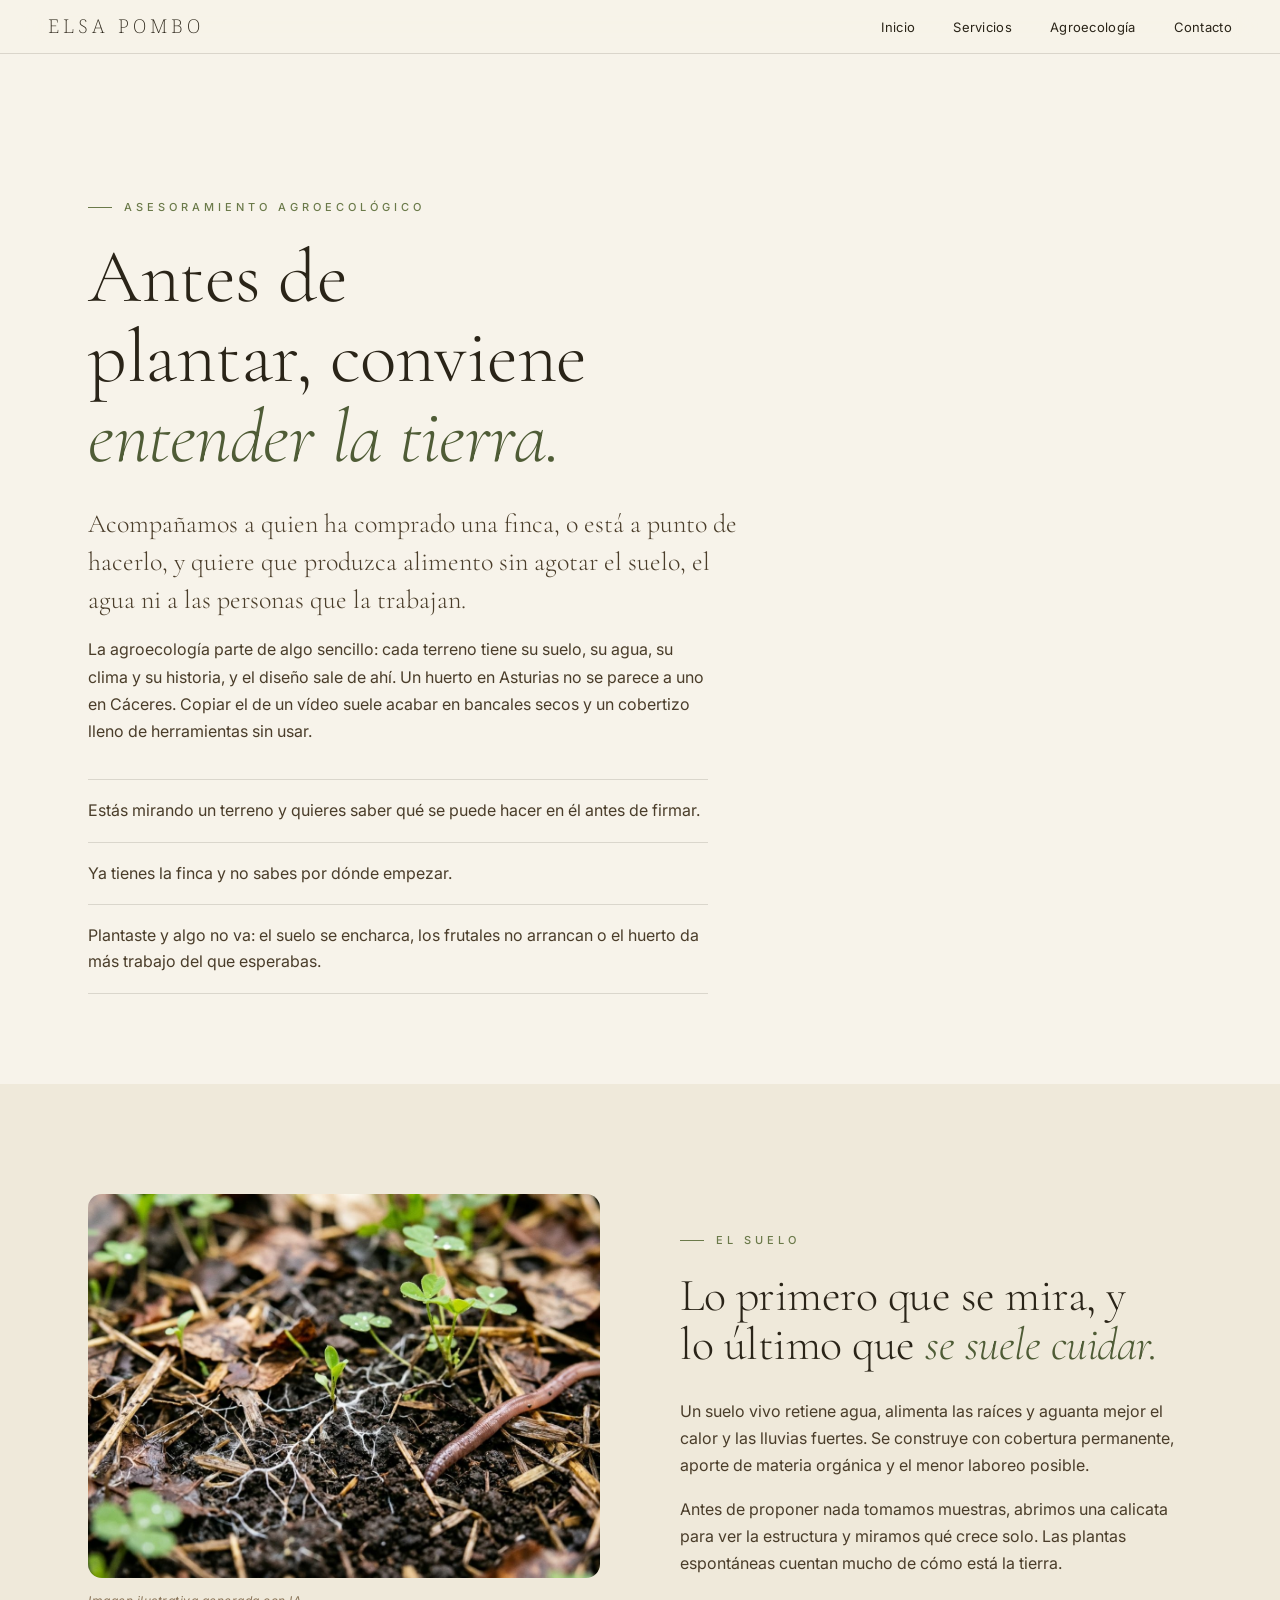
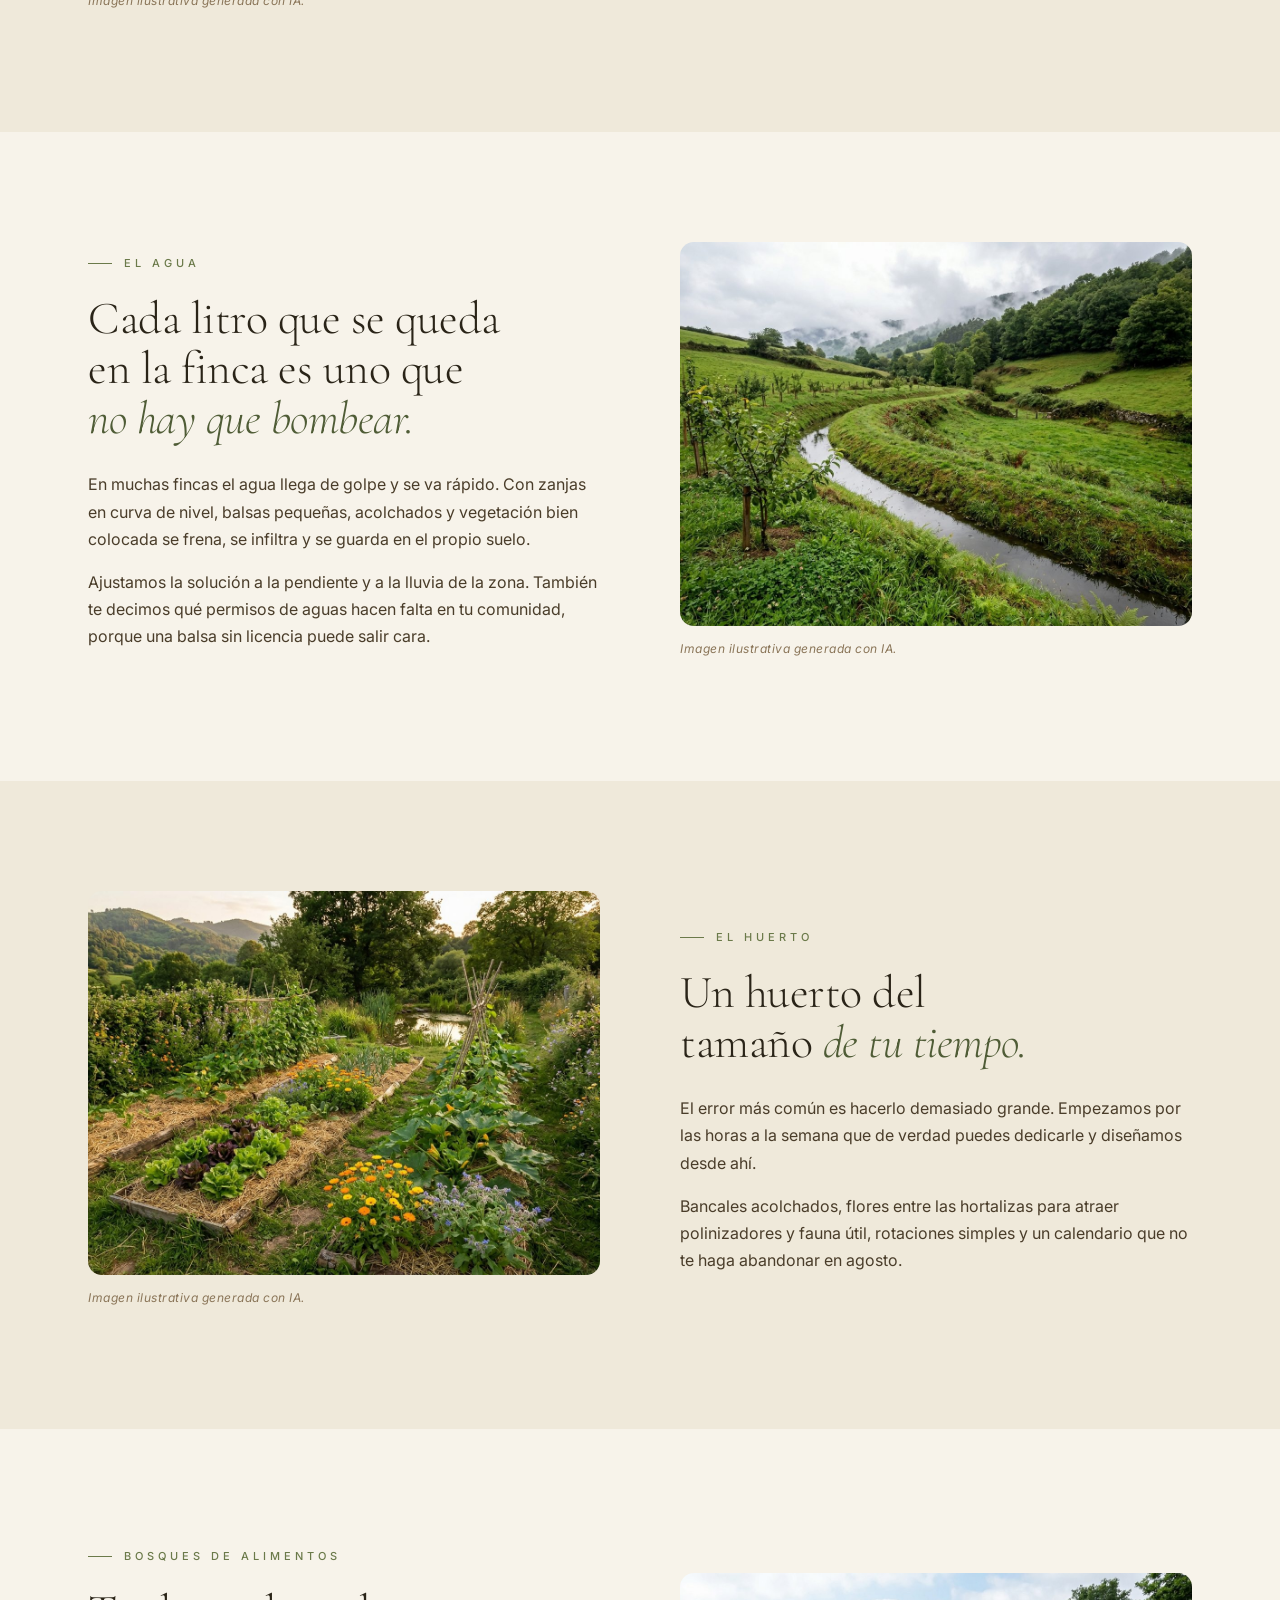
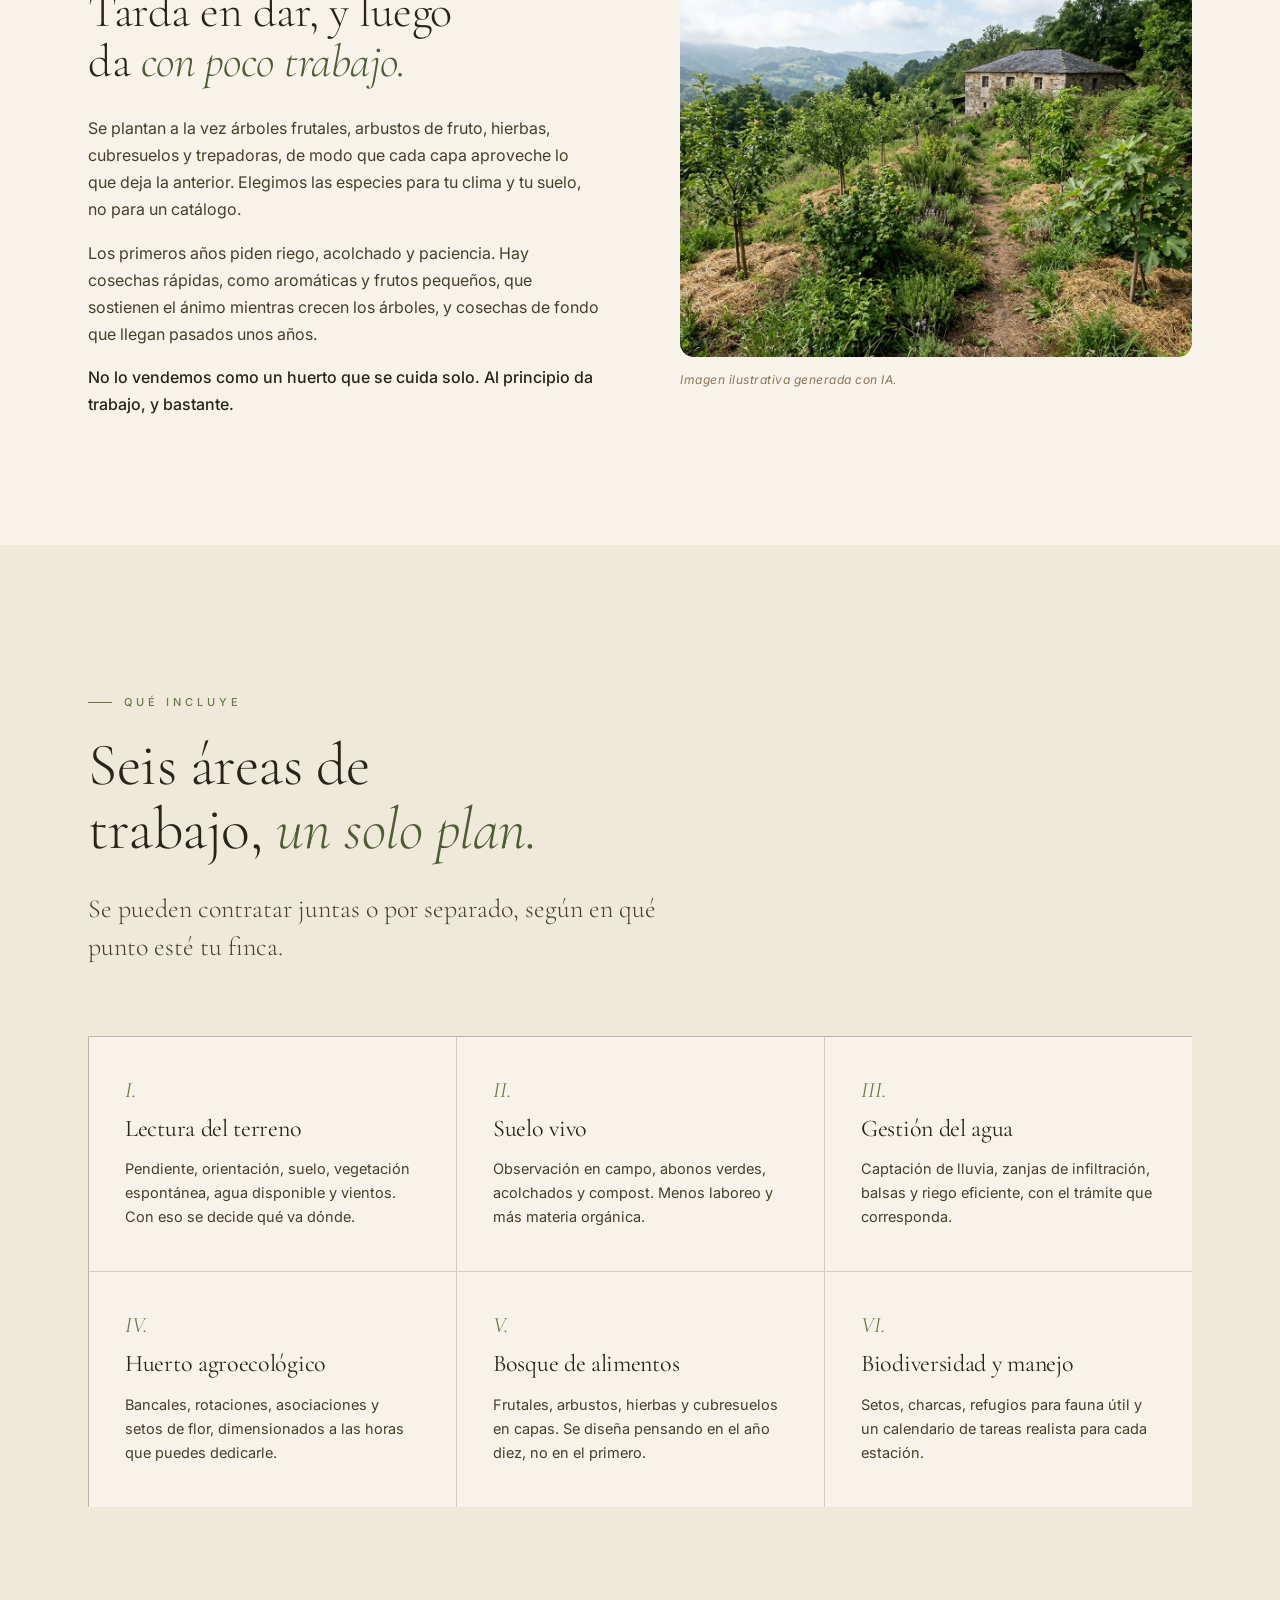
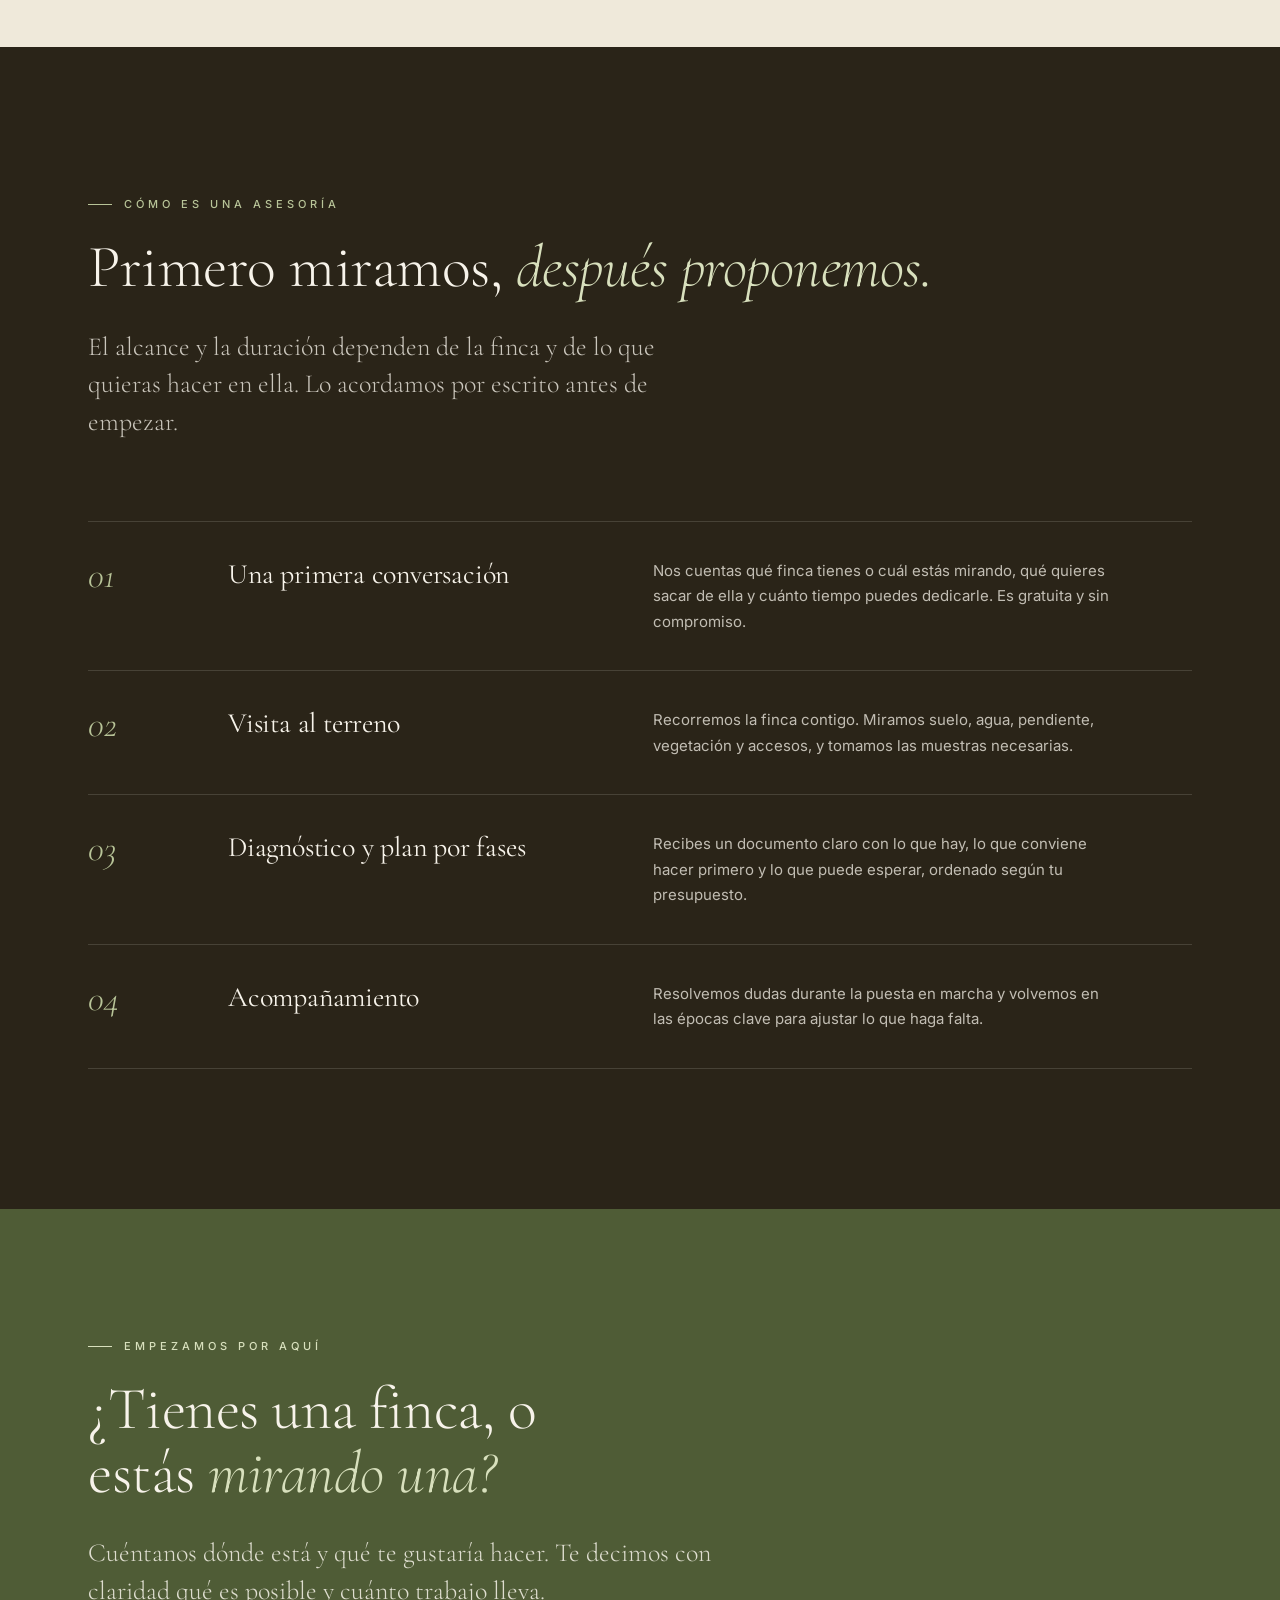
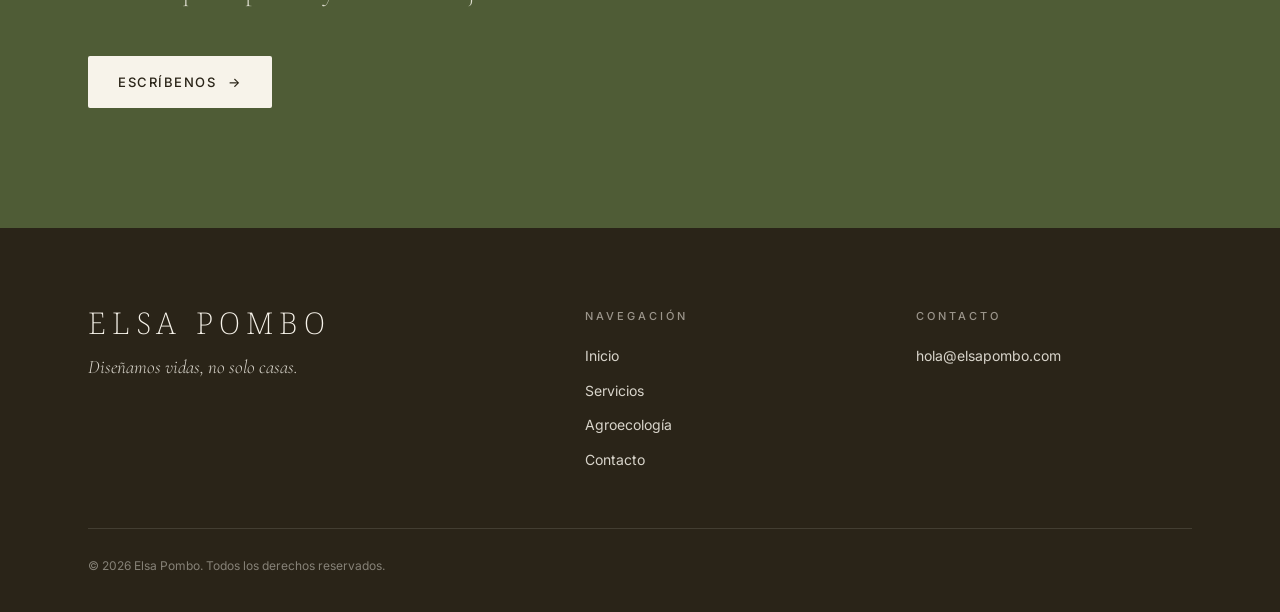
==== asesoramiento-agroecologico.html @ 5a6b9e32 "Añadir página de asesoramiento agroecológico y bosques de alimentos - Nueva página asesoramiento-agr" ====
<!doctype html>
<html lang="es">
<head>
<meta charset="utf-8" />
<meta name="viewport" content="width=device-width, initial-scale=1" />
<title>Asesoramiento agroecológico y bosques de alimentos — Elsa Pombo</title>
<meta name="description" content="Asesoramiento agroecológico para fincas y casas de campo: lectura del terreno, suelo vivo, gestión del agua, huerto y bosque de alimentos diseñados para tu clima y tu tiempo." />
<link rel="canonical" href="https://elsapombo.com/asesoramiento-agroecologico.html" />

<link rel="preconnect" href="https://fonts.googleapis.com" />
<link rel="preconnect" href="https://fonts.gstatic.com" crossorigin />
<link href="https://fonts.googleapis.com/css2?family=Noto+Serif:wght@200;300;400&family=Noto+Sans:wght@100;200;300&family=Marcellus&family=Tenor+Sans&family=Italiana&family=Cormorant:wght@300;400;500&family=Cormorant+Garamond:ital,wght@0,300;0,400;0,500;0,600;1,400&family=Inter:wght@300;400;500;600&display=swap" rel="stylesheet" />
<link rel="stylesheet" href="styles.css" />

<style>
  .page-head { padding: 190px 0 90px; background: var(--cream); }
  h1.section-title {
    font-family: var(--font-display);
    font-weight: 300;
    line-height: 1.05;
    letter-spacing: -0.5px;
    margin: 0 0 28px;
    color: var(--ink);
    text-wrap: balance;
  }
  h1.section-title em { font-style: italic; color: var(--moss-deep); }
  .page-head h1.section-title { font-size: clamp(40px, 6vw, 76px); max-width: 16ch; }
  .page-head .lede { max-width: 56ch; }

  .block { padding: 110px 0; background: var(--cream); }
  .block--alt { background: var(--cream-2); }
  .block__grid {
    display: grid;
    grid-template-columns: 1fr 1fr;
    gap: 80px;
    align-items: center;
  }
  .block--flip .block__media { order: 2; }
  .block__media {
    position: relative;
    aspect-ratio: 4 / 3;
    overflow: hidden;
    border-radius: 14px;
  }
  .block__media img { width: 100%; height: 100%; object-fit: cover; }
  .block__caption {
    margin-top: 14px;
    font-size: 12px;
    letter-spacing: 0.5px;
    color: var(--earth);
    font-style: italic;
  }
  .block h2.section-title { font-size: clamp(30px, 3.8vw, 46px); }
  @media (max-width: 860px) {
    .block { padding: 80px 0; }
    .block__grid { grid-template-columns: 1fr; gap: 40px; }
    .block--flip .block__media { order: 0; }
    .page-head { padding: 140px 0 60px; }
    .block__grid > [style*="order"] { order: 0 !important; }
  }

  .when { margin: 34px 0 0; padding: 0; list-style: none; display: grid; gap: 0; max-width: 62ch; }
  .when li {
    padding: 18px 0;
    border-top: 1px solid var(--line);
    font-size: 16px; line-height: 1.6; color: var(--ink-soft);
  }
  .when li:last-child { border-bottom: 1px solid var(--line); }

  .services { background: var(--cream-2); }

  .cta { padding: 120px 0; background: var(--moss-deep); color: var(--cream); }
  .cta .eyebrow { color: #d8e0bd; }
  .cta .eyebrow::before { background: #d8e0bd; }
  .cta h2.section-title { color: var(--cream); max-width: 20ch; }
  .cta h2.section-title em { color: #d8e0bd; }
  .cta .lede { color: rgba(247, 243, 234, 0.85); }
  .cta__btn {
    display: inline-flex; align-items: center; gap: 12px;
    margin-top: 28px;
    padding: 16px 30px;
    background: var(--cream);
    color: var(--ink);
    font-size: 13px; letter-spacing: 1.5px; text-transform: uppercase; font-weight: 500;
    text-decoration: none;
    border-radius: 2px;
    transition: background 0.25s ease;
  }
  .cta__btn:hover { background: #fff; }
  .cta__btn .arr { transition: transform 0.3s ease; }
  .cta__btn:hover .arr { transform: translateX(4px); }
  .cta__btn:focus-visible { outline: 2px solid #d8e0bd; outline-offset: 3px; }
</style>
</head>
<body>

<nav class="nav scrolled">
  <a href="index.html" class="nav__brand">Elsa Pombo</a>
  <ul class="nav__links">
    <li><a href="index.html">Inicio</a></li>
    <li><a href="index.html#services">Servicios</a></li>
    <li><a href="asesoramiento-agroecologico.html" aria-current="page">Agroecología</a></li>
    <li><a href="index.html#contact">Contacto</a></li>
  </ul>
</nav>

<main>

<section class="page-head">
  <div class="container">
    <p class="eyebrow reveal">Asesoramiento agroecológico</p>
    <h1 class="section-title reveal">Antes de plantar, conviene <em>entender la tierra.</em></h1>
    <p class="lede reveal" style="--reveal-delay: 80ms">
      Acompañamos a quien ha comprado una finca, o está a punto de hacerlo, y quiere que produzca alimento sin agotar el suelo, el agua ni a las personas que la trabajan.
    </p>
    <p class="body reveal" style="--reveal-delay: 140ms">
      La agroecología parte de algo sencillo: cada terreno tiene su suelo, su agua, su clima y su historia, y el diseño sale de ahí. Un huerto en Asturias no se parece a uno en Cáceres. Copiar el de un vídeo suele acabar en bancales secos y un cobertizo lleno de herramientas sin usar.
    </p>
    <ul class="when reveal" style="--reveal-delay: 200ms">
      <li>Estás mirando un terreno y quieres saber qué se puede hacer en él antes de firmar.</li>
      <li>Ya tienes la finca y no sabes por dónde empezar.</li>
      <li>Plantaste y algo no va: el suelo se encharca, los frutales no arrancan o el huerto da más trabajo del que esperabas.</li>
    </ul>
  </div>
</section>

<section class="block block--alt" id="suelo">
  <div class="container">
    <div class="block__grid">
      <div class="reveal">
        <div class="block__media">
          <img src="assets/agro-suelo-vivo.jpg" alt="Suelo oscuro con mantillo, hilos de micelio, una lombriz y brotes de trébol" loading="lazy" />
        </div>
        <p class="block__caption">Imagen ilustrativa generada con IA.</p>
      </div>
      <div>
        <p class="eyebrow reveal">El suelo</p>
        <h2 class="section-title reveal">Lo primero que se mira, y lo último que <em>se suele cuidar.</em></h2>
        <p class="body reveal" style="--reveal-delay: 80ms">
          Un suelo vivo retiene agua, alimenta las raíces y aguanta mejor el calor y las lluvias fuertes. Se construye con cobertura permanente, aporte de materia orgánica y el menor laboreo posible.
        </p>
        <p class="body reveal" style="--reveal-delay: 140ms">
          Antes de proponer nada tomamos muestras, abrimos una calicata para ver la estructura y miramos qué crece solo. Las plantas espontáneas cuentan mucho de cómo está la tierra.
        </p>
      </div>
    </div>
  </div>
</section>

<section class="block block--flip" id="agua">
  <div class="container">
    <div class="block__grid">
      <div class="block__media-wrap reveal" style="order: 2">
        <div class="block__media">
          <img src="assets/agro-agua.jpg" alt="Zanja en curva de nivel con agua remansada en una ladera verde con frutales jóvenes" loading="lazy" />
        </div>
        <p class="block__caption">Imagen ilustrativa generada con IA.</p>
      </div>
      <div>
        <p class="eyebrow reveal">El agua</p>
        <h2 class="section-title reveal">Cada litro que se queda en la finca es uno que <em>no hay que bombear.</em></h2>
        <p class="body reveal" style="--reveal-delay: 80ms">
          En muchas fincas el agua llega de golpe y se va rápido. Con zanjas en curva de nivel, balsas pequeñas, acolchados y vegetación bien colocada se frena, se infiltra y se guarda en el propio suelo.
        </p>
        <p class="body reveal" style="--reveal-delay: 140ms">
          Ajustamos la solución a la pendiente y a la lluvia de la zona. También te decimos qué permisos de aguas hacen falta en tu comunidad, porque una balsa sin licencia puede salir cara.
        </p>
      </div>
    </div>
  </div>
</section>

<section class="block block--alt" id="huerto">
  <div class="container">
    <div class="block__grid">
      <div class="reveal">
        <div class="block__media">
          <img src="assets/agro-huerto.jpg" alt="Huerto agroecológico con bancales acolchados, calabacines, lechugas, caléndulas y borraja" loading="lazy" />
        </div>
        <p class="block__caption">Imagen ilustrativa generada con IA.</p>
      </div>
      <div>
        <p class="eyebrow reveal">El huerto</p>
        <h2 class="section-title reveal">Un huerto del tamaño <em>de tu tiempo.</em></h2>
        <p class="body reveal" style="--reveal-delay: 80ms">
          El error más común es hacerlo demasiado grande. Empezamos por las horas a la semana que de verdad puedes dedicarle y diseñamos desde ahí.
        </p>
        <p class="body reveal" style="--reveal-delay: 140ms">
          Bancales acolchados, flores entre las hortalizas para atraer polinizadores y fauna útil, rotaciones simples y un calendario que no te haga abandonar en agosto.
        </p>
      </div>
    </div>
  </div>
</section>

<section class="block" id="bosque-de-alimentos">
  <div class="container">
    <div class="block__grid">
      <div class="reveal" style="order: 2">
        <div class="block__media">
          <img src="assets/agro-bosque-alimentos.jpg" alt="Bosque de alimentos joven con frutales, arbustos y aromáticas junto a una casa de piedra en Galicia" loading="lazy" />
        </div>
        <p class="block__caption">Imagen ilustrativa generada con IA.</p>
      </div>
      <div>
        <p class="eyebrow reveal">Bosques de alimentos</p>
        <h2 class="section-title reveal">Tarda en dar, y luego da <em>con poco trabajo.</em></h2>
        <p class="body reveal" style="--reveal-delay: 80ms">
          Se plantan a la vez árboles frutales, arbustos de fruto, hierbas, cubresuelos y trepadoras, de modo que cada capa aproveche lo que deja la anterior. Elegimos las especies para tu clima y tu suelo, no para un catálogo.
        </p>
        <p class="body reveal" style="--reveal-delay: 140ms">
          Los primeros años piden riego, acolchado y paciencia. Hay cosechas rápidas, como aromáticas y frutos pequeños, que sostienen el ánimo mientras crecen los árboles, y cosechas de fondo que llegan pasados unos años.
        </p>
        <p class="body reveal" style="--reveal-delay: 200ms; color: var(--ink); font-weight: 500">
          No lo vendemos como un huerto que se cuida solo. Al principio da trabajo, y bastante.
        </p>
      </div>
    </div>
  </div>
</section>

<section class="services" id="areas">
  <div class="container">
    <p class="eyebrow reveal">Qué incluye</p>
    <h2 class="section-title reveal" style="max-width: 20ch">Seis áreas de trabajo, <em>un solo plan.</em></h2>
    <p class="lede reveal" style="--reveal-delay: 80ms">
      Se pueden contratar juntas o por separado, según en qué punto esté tu finca.
    </p>

    <div class="services__grid">
      <div class="service reveal">
        <div class="service__roman">I.</div>
        <h3 class="service__title">Lectura del terreno</h3>
        <p class="service__body">Pendiente, orientación, suelo, vegetación espontánea, agua disponible y vientos. Con eso se decide qué va dónde.</p>
      </div>
      <div class="service reveal" style="--reveal-delay: 80ms">
        <div class="service__roman">II.</div>
        <h3 class="service__title">Suelo vivo</h3>
        <p class="service__body">Observación en campo, abonos verdes, acolchados y compost. Menos laboreo y más materia orgánica.</p>
      </div>
      <div class="service reveal" style="--reveal-delay: 160ms">
        <div class="service__roman">III.</div>
        <h3 class="service__title">Gestión del agua</h3>
        <p class="service__body">Captación de lluvia, zanjas de infiltración, balsas y riego eficiente, con el trámite que corresponda.</p>
      </div>
      <div class="service reveal">
        <div class="service__roman">IV.</div>
        <h3 class="service__title">Huerto agroecológico</h3>
        <p class="service__body">Bancales, rotaciones, asociaciones y setos de flor, dimensionados a las horas que puedes dedicarle.</p>
      </div>
      <div class="service reveal" style="--reveal-delay: 80ms">
        <div class="service__roman">V.</div>
        <h3 class="service__title">Bosque de alimentos</h3>
        <p class="service__body">Frutales, arbustos, hierbas y cubresuelos en capas. Se diseña pensando en el año diez, no en el primero.</p>
      </div>
      <div class="service reveal" style="--reveal-delay: 160ms">
        <div class="service__roman">VI.</div>
        <h3 class="service__title">Biodiversidad y manejo</h3>
        <p class="service__body">Setos, charcas, refugios para fauna útil y un calendario de tareas realista para cada estación.</p>
      </div>
    </div>
  </div>
</section>

<section class="process" id="como-es">
  <div class="container">
    <p class="eyebrow reveal">Cómo es una asesoría</p>
    <h2 class="section-title reveal">Primero miramos, <em>después proponemos.</em></h2>
    <p class="lede reveal" style="--reveal-delay: 80ms">
      El alcance y la duración dependen de la finca y de lo que quieras hacer en ella. Lo acordamos por escrito antes de empezar.
    </p>

    <div class="process__steps">
      <div class="step reveal">
        <div class="step__num">01</div>
        <h3 class="step__title">Una primera conversación</h3>
        <p class="step__body">Nos cuentas qué finca tienes o cuál estás mirando, qué quieres sacar de ella y cuánto tiempo puedes dedicarle. Es gratuita y sin compromiso.</p>
      </div>
      <div class="step reveal" style="--reveal-delay: 90ms">
        <div class="step__num">02</div>
        <h3 class="step__title">Visita al terreno</h3>
        <p class="step__body">Recorremos la finca contigo. Miramos suelo, agua, pendiente, vegetación y accesos, y tomamos las muestras necesarias.</p>
      </div>
      <div class="step reveal" style="--reveal-delay: 180ms">
        <div class="step__num">03</div>
        <h3 class="step__title">Diagnóstico y plan por fases</h3>
        <p class="step__body">Recibes un documento claro con lo que hay, lo que conviene hacer primero y lo que puede esperar, ordenado según tu presupuesto.</p>
      </div>
      <div class="step reveal" style="--reveal-delay: 270ms">
        <div class="step__num">04</div>
        <h3 class="step__title">Acompañamiento</h3>
        <p class="step__body">Resolvemos dudas durante la puesta en marcha y volvemos en las épocas clave para ajustar lo que haga falta.</p>
      </div>
    </div>
  </div>
</section>

<section class="cta" id="contacto">
  <div class="container">
    <p class="eyebrow reveal">Empezamos por aquí</p>
    <h2 class="section-title reveal">¿Tienes una finca, o estás <em>mirando una?</em></h2>
    <p class="lede reveal" style="--reveal-delay: 80ms">
      Cuéntanos dónde está y qué te gustaría hacer. Te decimos con claridad qué es posible y cuánto trabajo lleva.
    </p>
    <a class="cta__btn reveal" style="--reveal-delay: 140ms" href="index.html#contact">Escríbenos <span class="arr" aria-hidden="true">→</span></a>
  </div>
</section>

</main>

<footer>
  <div class="container">
    <div class="footer__top">
      <div>
        <h3 class="footer__brand" style="font-family: var(--font-script); font-weight: 200">Elsa Pombo</h3>
        <p class="footer__tag">Diseñamos vidas, no solo casas.</p>
      </div>
      <div class="footer__col">
        <h5>Navegación</h5>
        <ul>
          <li><a href="index.html">Inicio</a></li>
          <li><a href="index.html#services">Servicios</a></li>
          <li><a href="asesoramiento-agroecologico.html">Agroecología</a></li>
          <li><a href="index.html#contact">Contacto</a></li>
        </ul>
      </div>
      <div class="footer__col">
        <h5>Contacto</h5>
        <ul>
          <li><a href="mailto:hola@elsapombo.com">hola@elsapombo.com</a></li>
        </ul>
      </div>
    </div>
    <div class="footer__bottom">
      <span>© 2026 Elsa Pombo. Todos los derechos reservados.</span>
    </div>
  </div>
</footer>

<script>
  (function () {
    var els = document.querySelectorAll(".reveal");
    if (!("IntersectionObserver" in window)) {
      els.forEach(function (el) { el.classList.add("is-visible"); });
      return;
    }
    var io = new IntersectionObserver(function (entries) {
      entries.forEach(function (e) {
        if (e.isIntersecting) { e.target.classList.add("is-visible"); io.unobserve(e.target); }
      });
    }, { threshold: 0.12, rootMargin: "0px 0px -60px 0px" });
    els.forEach(function (el) { io.observe(el); });
  })();
</script>
</body>
</html>
---- styles.css ----
:root {
    --cream: #f7f3ea;
    --cream-2: #efe9da;
    --moss: #6b7a4a;
    --moss-deep: #4f5c36;
    --taupe: #c4b094;
    --earth: #8a7558;
    --ink: #2a2418;
    --ink-soft: #4a3d2a;
    --line: rgba(42, 36, 24, 0.14);

    --font-script: "Noto Serif", "Times New Roman", serif;
    --font-display: "Cormorant Garamond", "Times New Roman", serif;
    --font-body: "Inter", -apple-system, BlinkMacSystemFont, sans-serif;
  }

  * { box-sizing: border-box; }
  html, body { margin: 0; padding: 0; }
  html { scroll-behavior: smooth; }
  body {
    font-family: var(--font-body);
    color: var(--ink);
    background: var(--cream);
    font-weight: 400;
    line-height: 1.55;
    -webkit-font-smoothing: antialiased;
    text-rendering: optimizeLegibility;
  }

  img, video { display: block; max-width: 100%; }

  ::selection { background: var(--moss); color: var(--cream); }

  /* ---------- Navigation ---------- */
  .nav {
    position: fixed; top: 0; left: 0; right: 0;
    z-index: 50;
    display: flex; align-items: center; justify-content: space-between;
    padding: 22px 48px;
    transition: background 0.35s ease, backdrop-filter 0.35s ease, padding 0.35s ease, border-color 0.35s ease;
    border-bottom: 1px solid transparent;
  }
  .nav.scrolled {
    background: rgba(247, 243, 234, 0.82);
    backdrop-filter: saturate(180%) blur(20px);
    -webkit-backdrop-filter: saturate(180%) blur(20px);
    border-bottom-color: var(--line);
    padding: 14px 48px;
  }
  .nav__brand {
    font-family: var(--font-script);
    font-weight: 200;
    font-size: 22px;
    line-height: 1;
    color: var(--cream);
    letter-spacing: 4px;
    text-transform: uppercase;
    transition: color 0.35s ease, font-size 0.35s ease;
    text-decoration: none;
  }
  .nav.scrolled .nav__brand { color: var(--ink); font-size: 19px; }
  .nav__links {
    display: flex; gap: 38px;
    list-style: none; padding: 0; margin: 0;
  }
  .nav__links a {
    font-size: 13px;
    font-weight: 400;
    letter-spacing: 0.3px;
    color: rgba(247, 243, 234, 0.92);
    text-decoration: none;
    transition: color 0.35s ease, opacity 0.2s ease;
  }
  .nav.scrolled .nav__links a { color: var(--ink); }
  .nav__links a:hover { opacity: 0.65; }

  @media (max-width: 760px) {
    .nav { padding: 16px 22px; }
    .nav.scrolled { padding: 12px 22px; }
    .nav__links { display: none; }
    .nav__brand { font-size: 28px; }
  }

  /* ---------- Hero ---------- */
  .hero {
    position: relative;
    height: 100vh;
    min-height: 680px;
    overflow: hidden;
    color: var(--cream);
    display: flex; align-items: center; justify-content: center;
    text-align: center;
  }
  .hero__media {
    position: absolute; inset: 0;
    z-index: 0;
  }
  .hero__media video,
  .hero__media img {
    width: 100%; height: 100%;
    object-fit: cover;
    transform: scale(1.04);
  }
  .hero__media::after {
    content: "";
    position: absolute; inset: 0;
    background:
      linear-gradient(180deg, rgba(20, 24, 14, 0.45) 0%, rgba(20, 24, 14, 0.15) 35%, rgba(20, 24, 14, 0.55) 100%);
  }
  .hero__inner {
    position: relative; z-index: 2;
    padding: 0 24px;
    max-width: 980px;
    transform: translateY(0);
  }
  .hero__brand {
    font-family: var(--font-script);
    font-weight: 200;
    font-size: clamp(48px, 8.5vw, 124px);
    line-height: 1;
    letter-spacing: 8px;
    text-transform: uppercase;
    margin: 0 0 22px;
    text-shadow: 0 2px 30px rgba(0,0,0,0.25);
  }
  .hero__tag {
    font-family: var(--font-display);
    font-style: italic;
    font-weight: 300;
    font-size: clamp(18px, 2vw, 22px);
    letter-spacing: 1.2px;
    text-transform: lowercase;
    margin: 0 0 32px;
    opacity: 0.95;
  }
  .hero__headline {
    font-family: var(--font-display);
    font-weight: 300;
    font-size: clamp(34px, 5.2vw, 64px);
    line-height: 1.08;
    letter-spacing: -0.5px;
    margin: 0 auto 20px;
    max-width: 18ch;
    text-wrap: balance;
  }
  .hero__headline em {
    font-style: italic;
    color: #d8e0bd;
  }
  .hero__sub {
    font-size: 16px;
    line-height: 1.6;
    max-width: 52ch;
    margin: 0 auto 40px;
    opacity: 0.92;
    font-weight: 300;
  }
  .hero__cta {
    display: inline-flex; align-items: center; gap: 10px;
    padding: 14px 28px;
    border: 1px solid rgba(247, 243, 234, 0.7);
    border-radius: 999px;
    background: rgba(247, 243, 234, 0.08);
    backdrop-filter: blur(8px);
    color: var(--cream);
    text-decoration: none;
    font-size: 14px;
    letter-spacing: 0.3px;
    transition: background 0.3s ease, border-color 0.3s ease, transform 0.3s ease;
  }
  .hero__cta:hover {
    background: rgba(247, 243, 234, 0.18);
    border-color: var(--cream);
    transform: translateY(-1px);
  }
  .hero__cta .arr { transition: transform 0.3s ease; }
  .hero__cta:hover .arr { transform: translateX(4px); }

  .hero__scroll {
    position: absolute; bottom: 36px; left: 50%;
    transform: translateX(-50%);
    z-index: 2;
    display: flex; flex-direction: column; align-items: center; gap: 12px;
    font-size: 11px;
    letter-spacing: 3px;
    text-transform: uppercase;
    opacity: 0.85;
  }
  .hero__scroll-line {
    width: 1px; height: 44px;
    background: linear-gradient(to bottom, transparent, var(--cream));
    animation: drip 2.4s ease-in-out infinite;
  }
  @keyframes drip {
    0% { transform: scaleY(0); transform-origin: top; opacity: 0.2; }
    50% { transform: scaleY(1); transform-origin: top; opacity: 1; }
    51% { transform: scaleY(1); transform-origin: bottom; }
    100% { transform: scaleY(0); transform-origin: bottom; opacity: 0.2; }
  }

  /* ---------- Section base ---------- */
  section { position: relative; }
  .container {
    max-width: 1200px;
    margin: 0 auto;
    padding: 0 48px;
  }
  @media (max-width: 760px) {
    .container { padding: 0 24px; }
  }

  .eyebrow {
    font-family: var(--font-body);
    font-size: 11px;
    letter-spacing: 4px;
    text-transform: uppercase;
    color: var(--moss);
    font-weight: 500;
    margin: 0 0 22px;
    display: inline-flex; align-items: center; gap: 12px;
  }
  .eyebrow::before {
    content: ""; width: 24px; height: 1px; background: var(--moss);
  }

  h2.section-title {
    font-family: var(--font-display);
    font-weight: 300;
    font-size: clamp(36px, 4.8vw, 60px);
    line-height: 1.08;
    letter-spacing: -0.5px;
    margin: 0 0 28px;
    color: var(--ink);
    text-wrap: balance;
  }
  h2.section-title em { font-style: italic; color: var(--moss-deep); }

  .lede {
    font-family: var(--font-display);
    font-weight: 300;
    font-size: clamp(20px, 2.2vw, 26px);
    line-height: 1.45;
    color: var(--ink-soft);
    max-width: 52ch;
    margin: 0 0 18px;
  }

  p.body { font-size: 16px; line-height: 1.7; color: var(--ink-soft); max-width: 62ch; margin: 0 0 16px; }

  /* ---------- El cambio ---------- */
  .cambio {
    padding: 140px 0 120px;
    background: var(--cream);
  }
  .cambio__grid {
    display: grid;
    grid-template-columns: 1fr 1fr;
    gap: 80px;
    align-items: start;
  }
  .cambio__media {
    position: relative;
    aspect-ratio: 4 / 5;
    overflow: hidden;
    border-radius: 14px;
  }
  .cambio__media img { width: 100%; height: 100%; object-fit: cover; }
  .cambio__caption {
    margin-top: 14px;
    font-size: 12px;
    letter-spacing: 0.5px;
    color: var(--earth);
    font-style: italic;
  }
  @media (max-width: 860px) {
    .cambio__grid { grid-template-columns: 1fr; gap: 48px; }
  }

  /* ---------- Quien soy ---------- */
  .about {
    padding: 140px 0;
    background: var(--cream-2);
  }
  .about__grid {
    display: grid;
    grid-template-columns: 5fr 7fr;
    gap: 90px;
    align-items: center;
  }
  .about__portrait {
    aspect-ratio: 4 / 5;
    overflow: hidden;
    background: var(--taupe);
    border-radius: 14px;
  }
  .about__portrait img { width: 100%; height: 100%; object-fit: cover; filter: saturate(0.92) contrast(1.02); }
  .about__sig {
    margin-top: 36px;
    font-family: var(--font-script);
    font-weight: 300;
    font-size: 26px;
    letter-spacing: 5px;
    text-transform: uppercase;
    color: var(--moss-deep);
    line-height: 1;
  }
  .about__sig + small { color: var(--earth); font-size: 12px; letter-spacing: 1.5px; text-transform: uppercase; display: block; margin-top: 6px; }
  @media (max-width: 860px) {
    .about__grid { grid-template-columns: 1fr; gap: 48px; }
  }

  /* ---------- Como trabajamos ---------- */
  .process {
    padding: 140px 0;
    background: var(--ink);
    color: var(--cream);
  }
  .process .eyebrow { color: #b8c498; }
  .process .eyebrow::before { background: #b8c498; }
  .process h2.section-title { color: var(--cream); }
  .process h2.section-title em { color: #d8e0bd; }
  .process .lede { color: rgba(247, 243, 234, 0.78); }

  .process__steps {
    margin-top: 80px;
    display: grid;
    gap: 0;
  }
  .step {
    display: grid;
    grid-template-columns: 100px 1fr 1.4fr;
    gap: 40px;
    padding: 36px 0;
    border-top: 1px solid rgba(247, 243, 234, 0.14);
    align-items: start;
  }
  .step:last-child { border-bottom: 1px solid rgba(247, 243, 234, 0.14); }
  .step__num {
    font-family: var(--font-display);
    font-style: italic;
    font-weight: 300;
    font-size: 36px;
    color: #b8c498;
    line-height: 1;
  }
  .step__title {
    font-family: var(--font-display);
    font-weight: 400;
    font-size: clamp(22px, 2.3vw, 28px);
    line-height: 1.2;
    margin: 0;
    color: var(--cream);
    letter-spacing: -0.2px;
  }
  .step__body {
    font-size: 15px;
    line-height: 1.7;
    color: rgba(247, 243, 234, 0.74);
    margin: 0;
    max-width: 52ch;
  }
  @media (max-width: 760px) {
    .step { grid-template-columns: 1fr; gap: 12px; padding: 28px 0; }
  }

  /* ---------- Servicios ---------- */
  .services {
    padding: 140px 0;
    background: var(--cream);
  }
  .services__grid {
    margin-top: 70px;
    display: grid;
    grid-template-columns: repeat(3, 1fr);
    gap: 1px;
    background: var(--line);
    border-top: 1px solid var(--line);
    border-left: 1px solid var(--line);
  }
  .service {
    background: var(--cream);
    padding: 42px 36px;
    display: flex; flex-direction: column;
    gap: 14px;
    transition: background 0.4s ease;
    cursor: default;
  }
  .service:hover { background: var(--cream-2); }
  .service__roman {
    font-family: var(--font-display);
    font-style: italic;
    font-weight: 400;
    font-size: 22px;
    color: var(--moss);
    line-height: 1;
  }
  .service__title {
    font-family: var(--font-display);
    font-weight: 400;
    font-size: 24px;
    line-height: 1.2;
    margin: 0;
    color: var(--ink);
    letter-spacing: -0.3px;
  }
  .service__body {
    font-size: 14.5px;
    line-height: 1.65;
    color: var(--ink-soft);
    margin: 0;
  }
  @media (max-width: 860px) {
    .services__grid { grid-template-columns: 1fr 1fr; }
  }
  @media (max-width: 560px) {
    .services__grid { grid-template-columns: 1fr; }
  }

  /* ---------- Proyectos ---------- */
  .projects {
    padding: 140px 0;
    background: var(--cream-2);
  }
  .projects__intro {
    display: grid; grid-template-columns: 1fr 1fr; gap: 80px;
    align-items: end;
    margin-bottom: 70px;
  }
  .projects__intro .lede { margin: 0; }
  @media (max-width: 860px) {
    .projects__intro { grid-template-columns: 1fr; gap: 28px; }
  }
  .projects__grid {
    display: grid;
    grid-template-columns: repeat(3, 1fr);
    gap: 28px;
  }
  @media (max-width: 980px) {
    .projects__grid { grid-template-columns: 1fr; gap: 56px; }
  }
  .project {
    display: flex; flex-direction: column;
  }
  .project__media {
    aspect-ratio: 4 / 5;
    overflow: hidden;
    margin-bottom: 22px;
    border-radius: 14px;
    background: var(--taupe);
  }
  .project__media img { width: 100%; height: 100%; object-fit: cover; transition: transform 1.2s cubic-bezier(.2,.7,.2,1); }
  .project:hover .project__media img { transform: scale(1.04); }
  .project__price {
    font-family: var(--font-body);
    font-size: 12px;
    font-weight: 500;
    letter-spacing: 2px;
    text-transform: uppercase;
    color: var(--moss);
    margin: 0 0 8px;
  }
  .project__title {
    font-family: var(--font-display);
    font-weight: 400;
    font-size: 26px;
    line-height: 1.2;
    margin: 0 0 4px;
    color: var(--ink);
    letter-spacing: -0.3px;
  }
  .project__profile {
    font-size: 13px;
    color: var(--earth);
    font-style: italic;
    margin: 0 0 14px;
  }
  .project__body {
    font-size: 14.5px;
    line-height: 1.65;
    color: var(--ink-soft);
    margin: 0;
  }
  .projects__disclaimer {
    margin-top: 56px;
    padding-top: 28px;
    border-top: 1px solid var(--line);
    font-size: 13px;
    font-style: italic;
    color: var(--earth);
    max-width: 60ch;
  }

  /* ---------- Contacto ---------- */
  .contact {
    padding: 140px 0;
    background: var(--moss-deep);
    color: var(--cream);
    position: relative;
    overflow: hidden;
  }
  .contact::before {
    content: "";
    position: absolute; inset: 0;
    background-image: url("https://images.unsplash.com/photo-1500382017468-9049fed747ef?w=1600&q=80");
    background-size: cover;
    background-position: center;
    opacity: 0.12;
    mix-blend-mode: lighten;
  }
  .contact .container { position: relative; z-index: 2; }
  .contact .eyebrow { color: #d8e0bd; }
  .contact .eyebrow::before { background: #d8e0bd; }
  .contact h2.section-title { color: var(--cream); max-width: 18ch; }
  .contact h2.section-title em { color: #d8e0bd; }
  .contact .lede { color: rgba(247, 243, 234, 0.85); }

  .contact__grid {
    display: grid; grid-template-columns: 1fr 1fr;
    gap: 80px; align-items: start;
    margin-top: 50px;
  }
  @media (max-width: 860px) {
    .contact__grid { grid-template-columns: 1fr; gap: 56px; }
  }
  .contact__copy p { color: rgba(247, 243, 234, 0.78); font-size: 15px; line-height: 1.7; }

  .form { display: grid; gap: 22px; }
  .field { display: grid; gap: 8px; }
  .field label {
    font-size: 11px;
    letter-spacing: 2px;
    text-transform: uppercase;
    color: rgba(247, 243, 234, 0.65);
    font-weight: 500;
  }
  .field input,
  .field select,
  .field textarea {
    background: transparent;
    border: none;
    border-bottom: 1px solid rgba(247, 243, 234, 0.32);
    color: var(--cream);
    font-family: var(--font-body);
    font-size: 16px;
    padding: 10px 0;
    transition: border-color 0.25s ease;
    border-radius: 0;
  }
  .field input::placeholder,
  .field textarea::placeholder { color: rgba(247, 243, 234, 0.4); }
  .field input:focus,
  .field select:focus,
  .field textarea:focus {
    outline: none;
    border-bottom-color: var(--cream);
  }
  .field textarea { resize: vertical; min-height: 96px; font-family: var(--font-body); }
  .field select option { background: var(--moss-deep); color: var(--cream); }

  .form__row { display: grid; grid-template-columns: 1fr 1fr; gap: 22px; }
  @media (max-width: 560px) { .form__row { grid-template-columns: 1fr; } }

  .submit {
    margin-top: 8px;
    align-self: start;
    display: inline-flex; align-items: center; gap: 12px;
    padding: 16px 30px;
    border-radius: 999px;
    background: var(--cream);
    color: var(--ink);
    font-size: 14px;
    letter-spacing: 0.3px;
    border: none;
    cursor: pointer;
    font-family: var(--font-body);
    font-weight: 500;
    transition: transform 0.25s ease, background 0.25s ease;
  }
  .submit:hover { background: #fff; transform: translateY(-1px); }
  .submit .arr { transition: transform 0.3s ease; }
  .submit:hover .arr { transform: translateX(4px); }

  .form__success {
    padding: 18px 22px;
    background: rgba(216, 224, 189, 0.16);
    border: 1px solid rgba(216, 224, 189, 0.32);
    border-radius: 4px;
    color: #e8efcc;
    font-size: 14px;
  }

  /* ---------- Footer ---------- */
  footer {
    background: var(--ink);
    color: rgba(247, 243, 234, 0.72);
    padding: 80px 0 36px;
  }
  .footer__top {
    display: grid;
    grid-template-columns: 1.6fr 1fr 1fr;
    gap: 56px;
    padding-bottom: 56px;
    border-bottom: 1px solid rgba(247, 243, 234, 0.12);
  }
  @media (max-width: 760px) {
    .footer__top { grid-template-columns: 1fr; gap: 40px; }
  }
  .footer__brand {
    font-family: var(--font-script);
    font-weight: 200;
    font-size: 30px;
    letter-spacing: 6px;
    text-transform: uppercase;
    line-height: 1;
    color: var(--cream);
    margin: 0 0 14px;
  }
  .footer__tag {
    font-family: var(--font-display);
    font-style: italic;
    font-weight: 300;
    font-size: 19px;
    color: rgba(247, 243, 234, 0.85);
    margin: 0;
    max-width: 30ch;
  }
  .footer__col h5 {
    font-size: 11px;
    letter-spacing: 3px;
    text-transform: uppercase;
    color: rgba(247, 243, 234, 0.55);
    margin: 0 0 18px;
    font-weight: 500;
  }
  .footer__col ul { list-style: none; padding: 0; margin: 0; display: grid; gap: 10px; }
  .footer__col a {
    color: rgba(247, 243, 234, 0.85);
    text-decoration: none;
    font-size: 14px;
    transition: color 0.2s ease;
  }
  .footer__col a:hover { color: var(--cream); }

  .footer__bottom {
    display: flex; justify-content: space-between; align-items: center;
    padding-top: 28px;
    font-size: 12px;
    color: rgba(247, 243, 234, 0.45);
    flex-wrap: wrap; gap: 14px;
  }
  .footer__legal { display: flex; gap: 22px; }
  .footer__legal a { color: rgba(247, 243, 234, 0.55); text-decoration: none; }
  .footer__legal a:hover { color: var(--cream); }

  /* ---------- Reveal animations ---------- */
  .reveal {
    opacity: 0;
    transform: translateY(24px);
    transition: opacity 0.9s ease, transform 0.9s cubic-bezier(.2,.7,.2,1);
    transition-delay: var(--reveal-delay, 0ms);
  }
  .reveal.is-visible { opacity: 1; transform: translateY(0); }

  @media (prefers-reduced-motion: reduce) {
    .reveal { opacity: 1; transform: none; }
    .hero__scroll-line { animation: none; }
    html { scroll-behavior: auto; }
  }
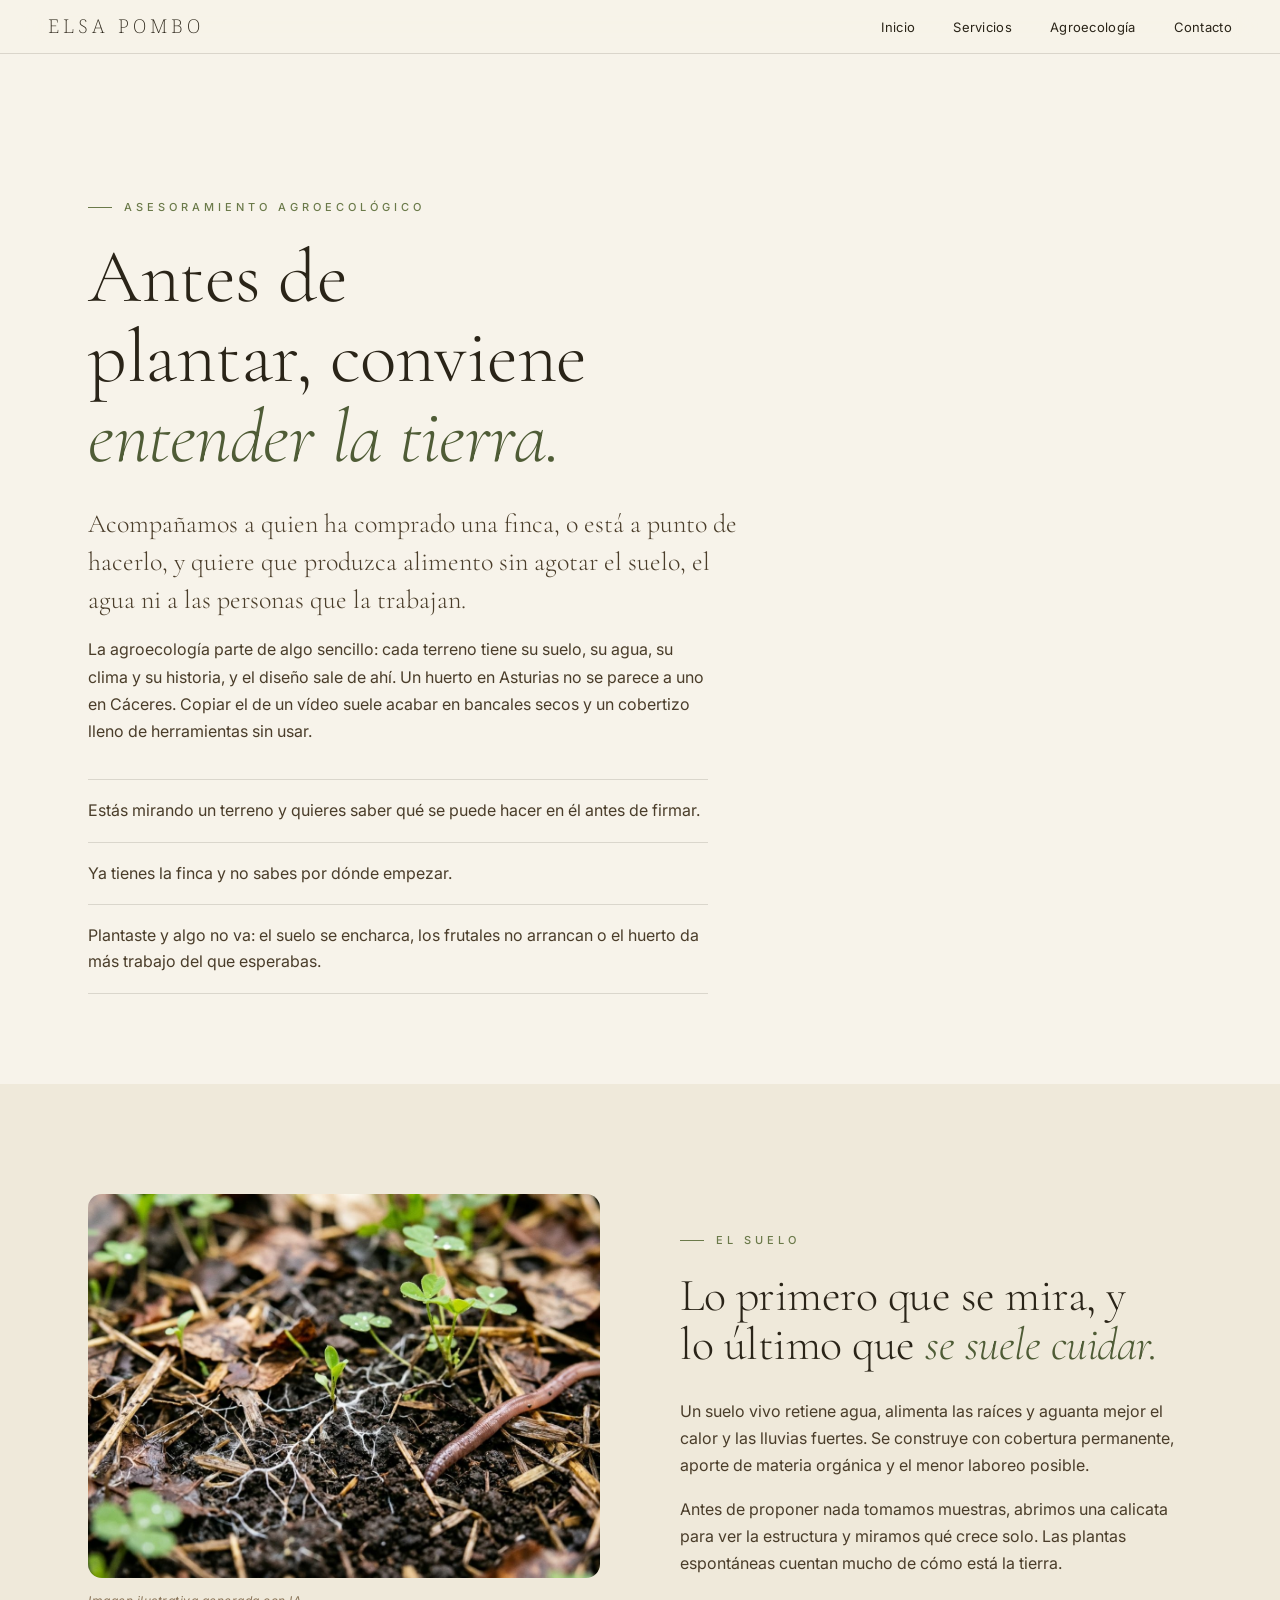
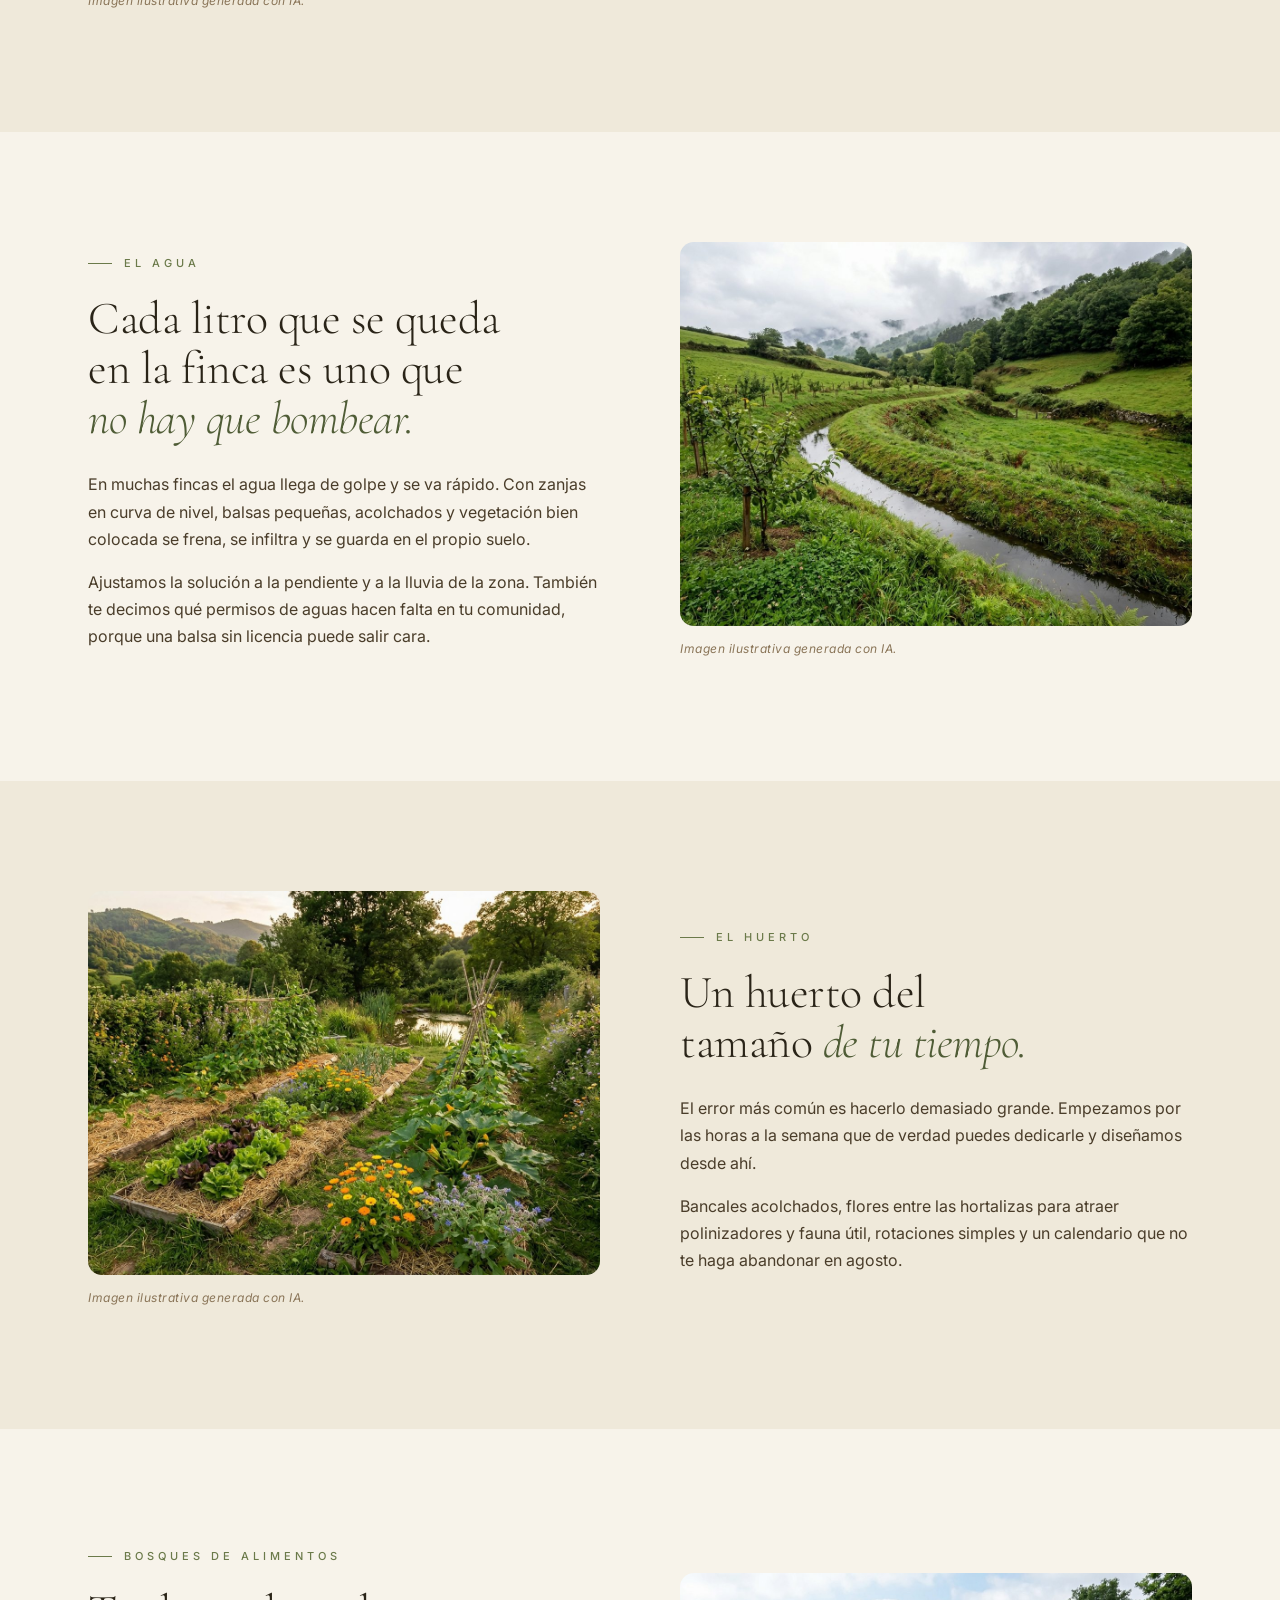
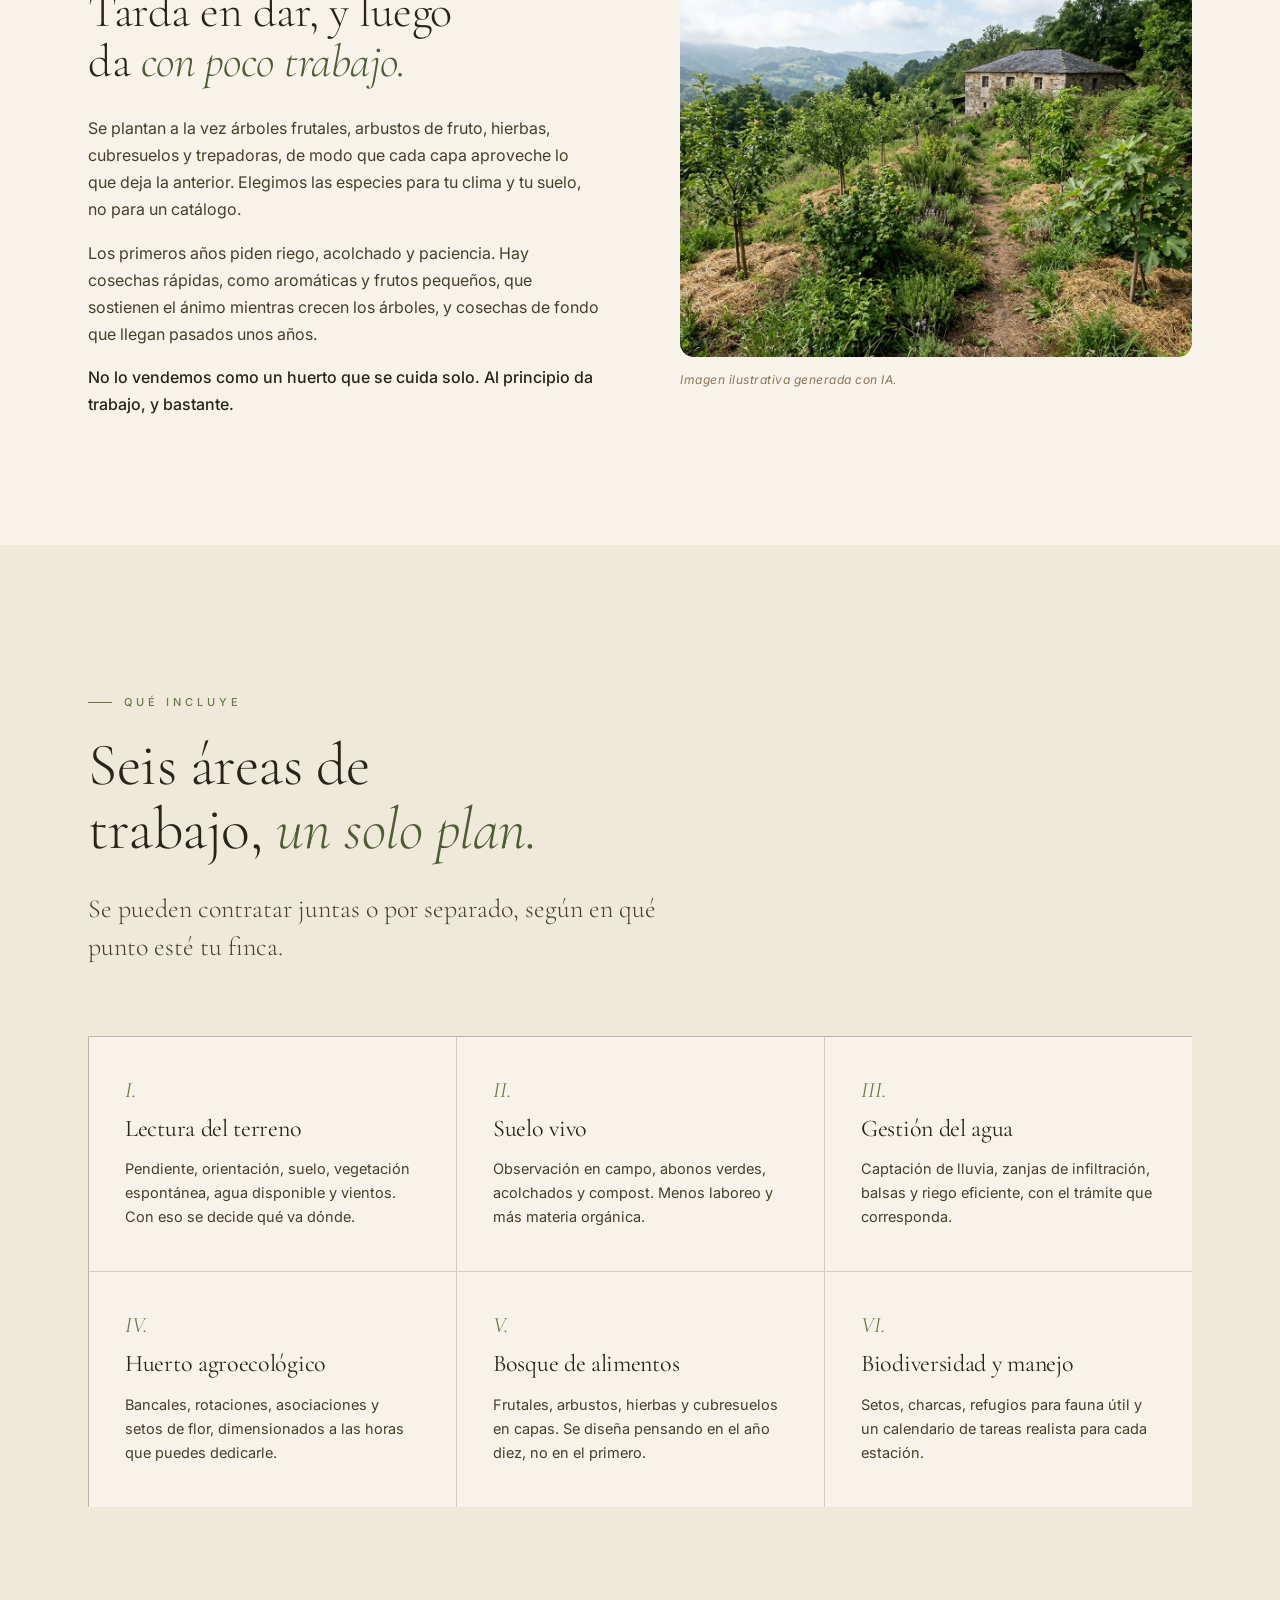
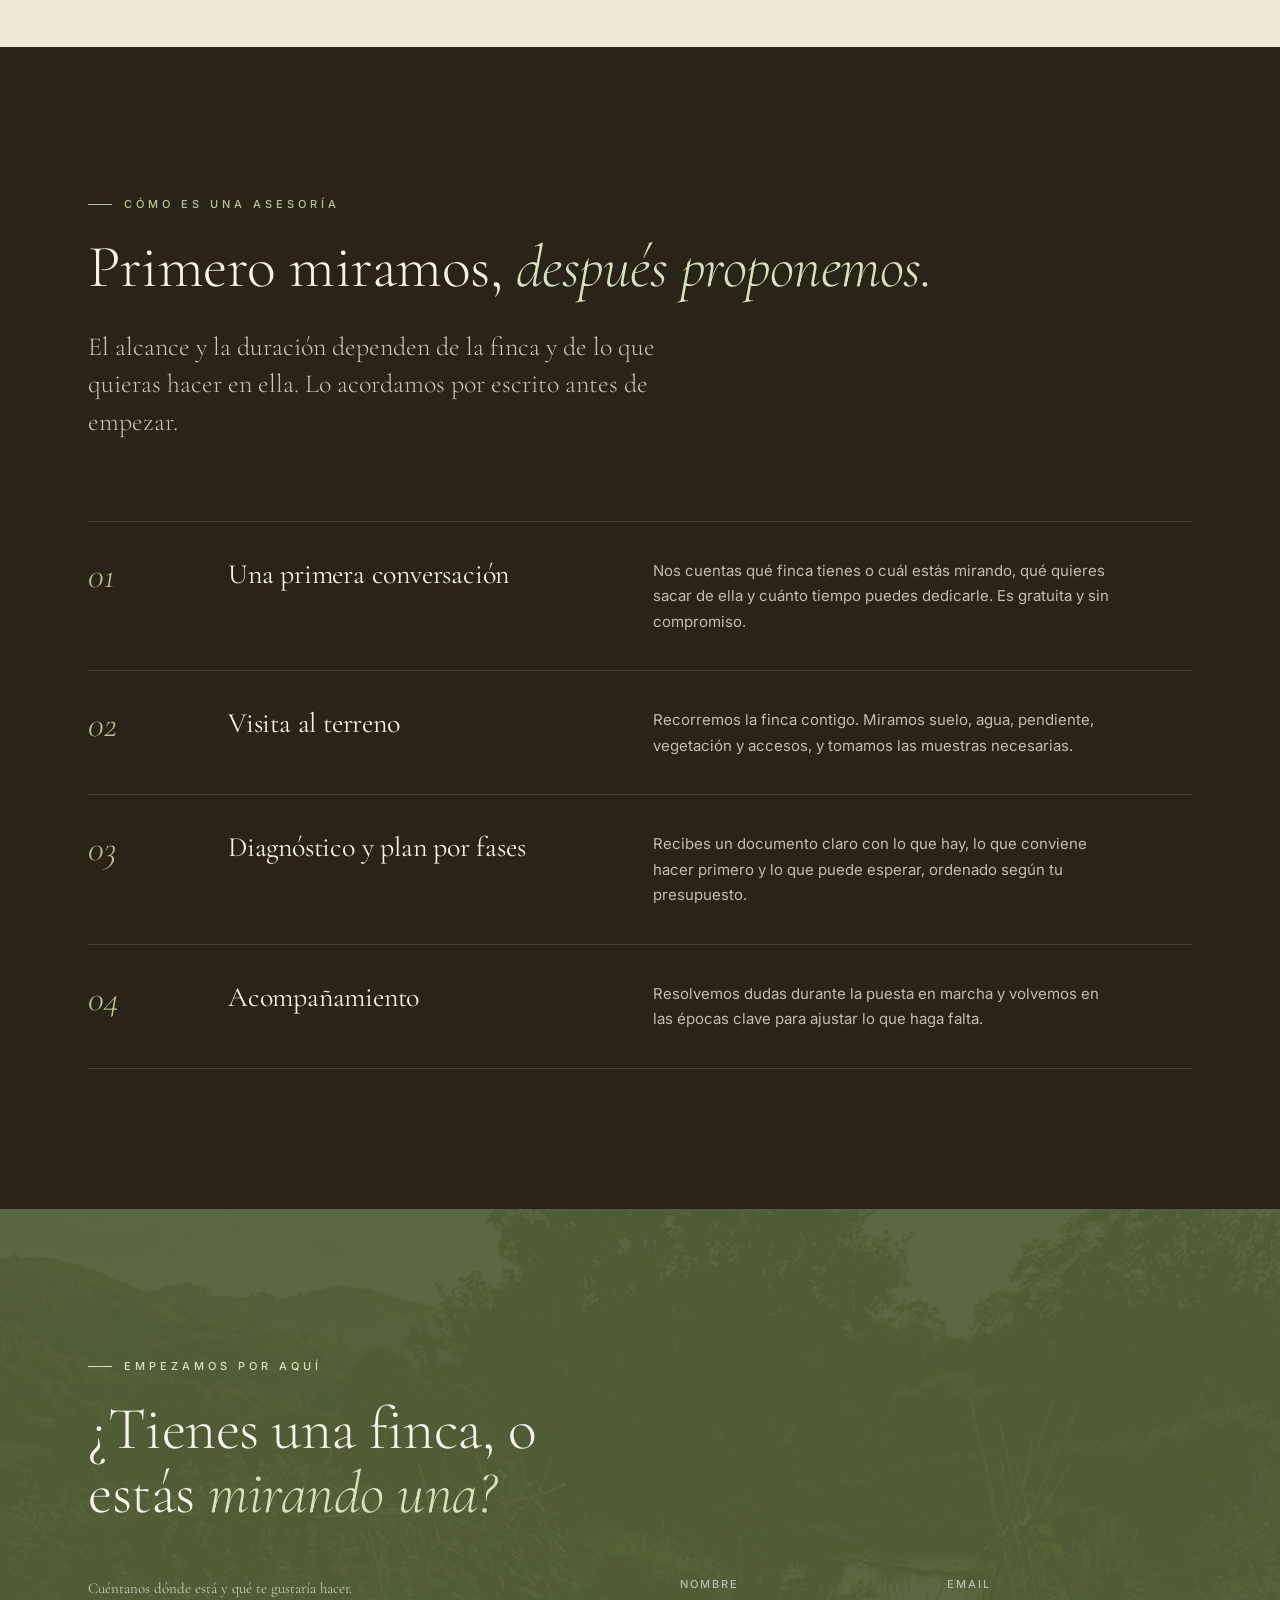
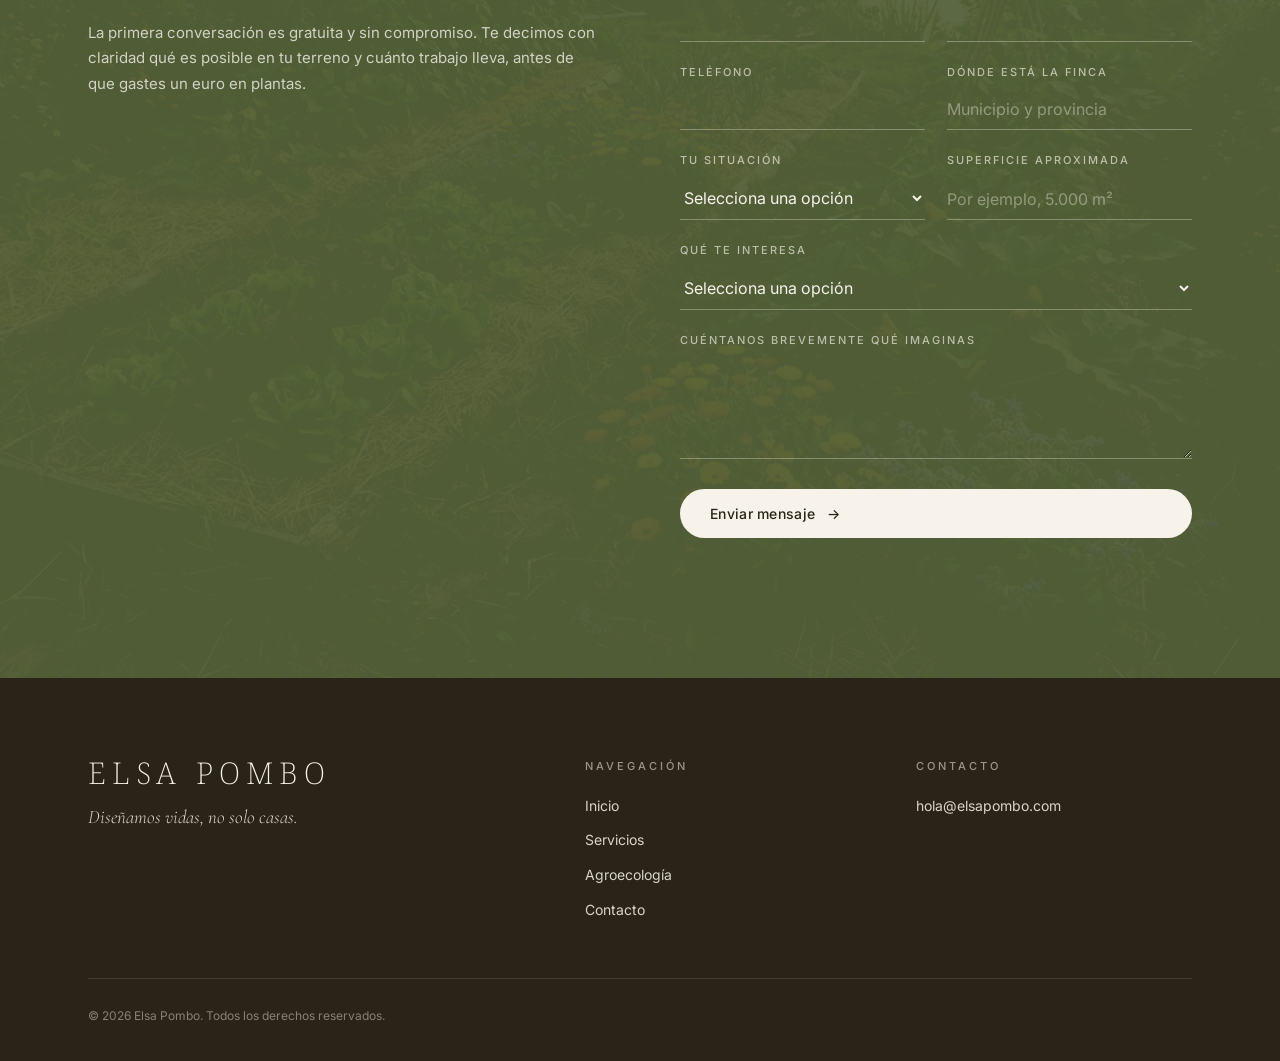
==== commit 466af983: "Formulario propio en la página de asesoramiento agroecológico Co-Authored-By: Claude Sonnet 5.5 <nor" ====
--- a/asesoramiento-agroecologico.html
+++ b/asesoramiento-agroecologico.html
@@ -69,27 +69,15 @@
 
   .services { background: var(--cream-2); }
 
-  .cta { padding: 120px 0; background: var(--moss-deep); color: var(--cream); }
-  .cta .eyebrow { color: #d8e0bd; }
-  .cta .eyebrow::before { background: #d8e0bd; }
-  .cta h2.section-title { color: var(--cream); max-width: 20ch; }
-  .cta h2.section-title em { color: #d8e0bd; }
-  .cta .lede { color: rgba(247, 243, 234, 0.85); }
-  .cta__btn {
-    display: inline-flex; align-items: center; gap: 12px;
-    margin-top: 28px;
-    padding: 16px 30px;
-    background: var(--cream);
-    color: var(--ink);
-    font-size: 13px; letter-spacing: 1.5px; text-transform: uppercase; font-weight: 500;
-    text-decoration: none;
-    border-radius: 2px;
-    transition: background 0.25s ease;
-  }
-  .cta__btn:hover { background: #fff; }
-  .cta__btn .arr { transition: transform 0.3s ease; }
-  .cta__btn:hover .arr { transform: translateX(4px); }
-  .cta__btn:focus-visible { outline: 2px solid #d8e0bd; outline-offset: 3px; }
+  .contact::before { background-image: url("assets/agro-huerto.jpg"); opacity: 0.08; }
+  .field { min-width: 0; }
+  .field input, .field select, .field textarea { width: 100%; min-width: 0; }
+  [hidden] { display: none !important; }
+  .form__error { margin: 0; font-size: 14px; color: #f1d9c9; }
+  .form__error a { color: inherit; }
+  .hp { position: absolute; left: -9999px; width: 1px; height: 1px; overflow: hidden; }
+  .submit:disabled { opacity: 0.6; cursor: default; transform: none; }
+  .submit:focus-visible { outline: 2px solid #d8e0bd; outline-offset: 3px; }
 </style>
 </head>
 <body>
@@ -100,7 +88,7 @@
     <li><a href="index.html">Inicio</a></li>
     <li><a href="index.html#services">Servicios</a></li>
     <li><a href="asesoramiento-agroecologico.html" aria-current="page">Agroecología</a></li>
-    <li><a href="index.html#contact">Contacto</a></li>
+    <li><a href="#contacto">Contacto</a></li>
   </ul>
 </nav>
 
@@ -295,14 +283,97 @@
   </div>
 </section>
 
-<section class="cta" id="contacto">
+<section class="contact" id="contacto">
   <div class="container">
     <p class="eyebrow reveal">Empezamos por aquí</p>
     <h2 class="section-title reveal">¿Tienes una finca, o estás <em>mirando una?</em></h2>
-    <p class="lede reveal" style="--reveal-delay: 80ms">
-      Cuéntanos dónde está y qué te gustaría hacer. Te decimos con claridad qué es posible y cuánto trabajo lleva.
-    </p>
-    <a class="cta__btn reveal" style="--reveal-delay: 140ms" href="index.html#contact">Escríbenos <span class="arr" aria-hidden="true">→</span></a>
+    <div class="contact__grid">
+      <div class="contact__copy reveal" style="--reveal-delay: 80ms">
+        <p class="lede" style="margin-bottom: 18px">
+          Cuéntanos dónde está y qué te gustaría hacer.
+        </p>
+        <p>
+          La primera conversación es gratuita y sin compromiso. Te decimos con claridad qué es posible en tu terreno y cuánto trabajo lleva, antes de que gastes un euro en plantas.
+        </p>
+      </div>
+
+      <div class="reveal" style="--reveal-delay: 120ms">
+        <div class="form__success" id="agro-ok" role="status" hidden>
+          Gracias. Te escribimos en menos de 48 horas para fijar una primera conversación.
+        </div>
+
+        <form class="form" id="agro-form" novalidate>
+          <div class="form__row">
+            <div class="field">
+              <label for="name">Nombre</label>
+              <input id="name" name="name" type="text" autocomplete="name" required />
+            </div>
+            <div class="field">
+              <label for="email">Email</label>
+              <input id="email" name="email" type="email" autocomplete="email" required />
+            </div>
+          </div>
+
+          <div class="form__row">
+            <div class="field">
+              <label for="phone">Teléfono</label>
+              <input id="phone" name="phone" type="tel" autocomplete="tel" />
+            </div>
+            <div class="field">
+              <label for="location">Dónde está la finca</label>
+              <input id="location" name="location" type="text" placeholder="Municipio y provincia" />
+            </div>
+          </div>
+
+          <div class="form__row">
+            <div class="field">
+              <label for="situation">Tu situación</label>
+              <select id="situation" name="situation" required>
+                <option value="" disabled selected>Selecciona una opción</option>
+                <option>Estoy mirando un terreno</option>
+                <option>Ya tengo la finca y quiero empezar</option>
+                <option>Ya planté y algo no va bien</option>
+                <option>Otra</option>
+              </select>
+            </div>
+            <div class="field">
+              <label for="size">Superficie aproximada</label>
+              <input id="size" name="size" type="text" placeholder="Por ejemplo, 5.000 m²" />
+            </div>
+          </div>
+
+          <div class="field">
+            <label for="interest">Qué te interesa</label>
+            <select id="interest" name="interest">
+              <option value="" disabled selected>Selecciona una opción</option>
+              <option>Huerto agroecológico</option>
+              <option>Bosque de alimentos</option>
+              <option>Suelo y agua</option>
+              <option>Plan completo de la finca</option>
+              <option>Aún no lo sé</option>
+            </select>
+          </div>
+
+          <div class="field">
+            <label for="msg">Cuéntanos brevemente qué imaginas</label>
+            <textarea id="msg" name="msg" rows="4"></textarea>
+          </div>
+
+          <div class="hp" aria-hidden="true">
+            <label for="website">No rellenar</label>
+            <input id="website" name="_honey" type="text" tabindex="-1" autocomplete="off" />
+          </div>
+
+          <p class="form__error" id="agro-error" role="alert" hidden>
+            No se pudo enviar. Escríbenos a <a href="mailto:elsapombosaiz@gmail.com">elsapombosaiz@gmail.com</a>.
+          </p>
+
+          <button type="submit" class="submit" id="agro-submit">
+            <span id="agro-submit-label">Enviar mensaje</span> <span class="arr" aria-hidden="true">→</span>
+          </button>
+        </form>
+      </div>
+    </div>
   </div>
 </section>
 
@@ -321,7 +392,7 @@
           <li><a href="index.html">Inicio</a></li>
           <li><a href="index.html#services">Servicios</a></li>
           <li><a href="asesoramiento-agroecologico.html">Agroecología</a></li>
-          <li><a href="index.html#contact">Contacto</a></li>
+          <li><a href="#contacto">Contacto</a></li>
         </ul>
       </div>
       <div class="footer__col">
@@ -352,5 +423,44 @@
     els.forEach(function (el) { io.observe(el); });
   })();
 </script>
+
+<script>
+  (function () {
+    var form = document.getElementById("agro-form");
+    var ok = document.getElementById("agro-ok");
+    var err = document.getElementById("agro-error");
+    var btn = document.getElementById("agro-submit");
+    var label = document.getElementById("agro-submit-label");
+    form.addEventListener("submit", function (e) {
+      e.preventDefault();
+      if (!form.reportValidity()) return;
+      btn.disabled = true;
+      label.textContent = "Enviando…";
+      err.hidden = true;
+      var data = {};
+      new FormData(form).forEach(function (v, k) { data[k] = v; });
+      data._subject = "Consulta de asesoramiento agroecológico desde elsapombo.com";
+      data._template = "table";
+      data._captcha = "false";
+      fetch("https://formsubmit.co/ajax/elsapombosaiz@gmail.com", {
+        method: "POST",
+        headers: { "Content-Type": "application/json", "Accept": "application/json" },
+        body: JSON.stringify(data)
+      })
+        .then(function (r) { return r.json().then(function (o) { return r.ok && String(o.success) === "true"; }); })
+        .catch(function () { return false; })
+        .then(function (done) {
+          if (done) {
+            form.hidden = true;
+            ok.hidden = false;
+          } else {
+            err.hidden = false;
+            btn.disabled = false;
+            label.textContent = "Enviar mensaje";
+          }
+        });
+    });
+  })();
+</script>
 </body>
 </html>
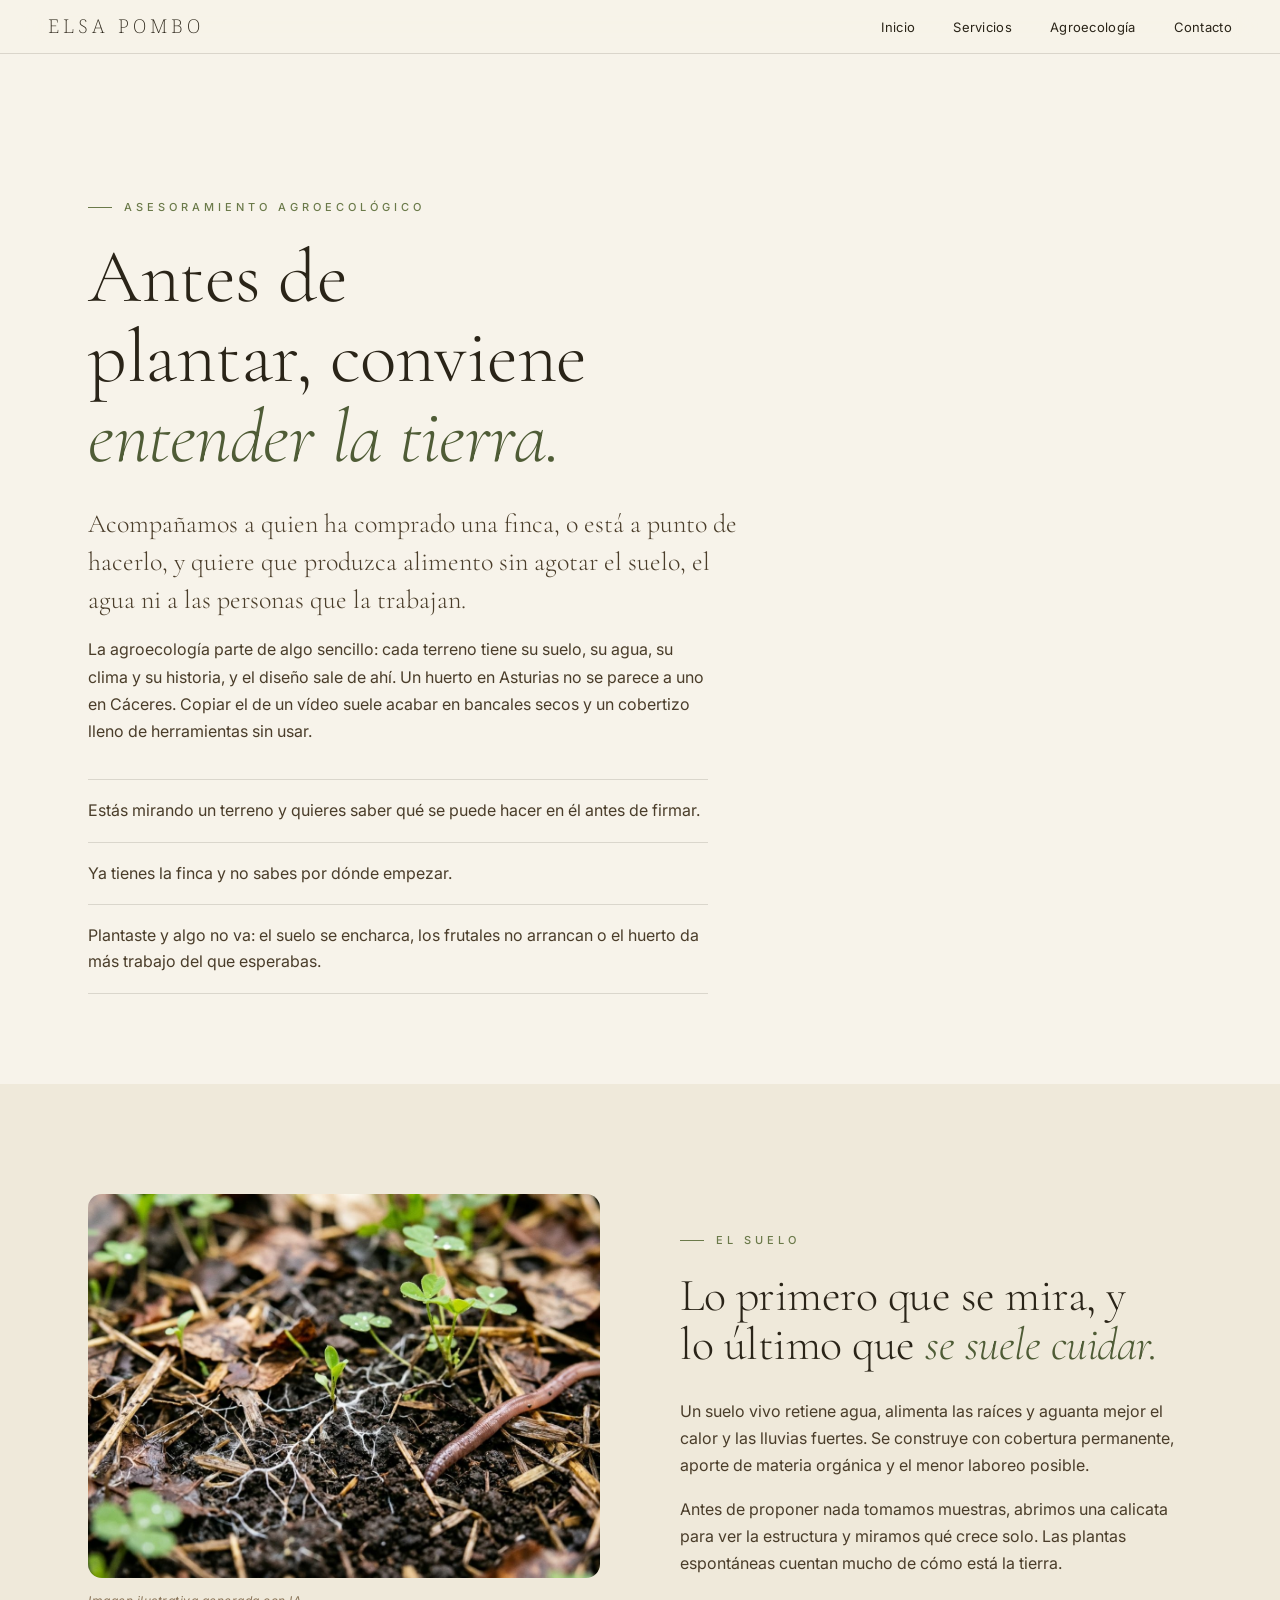
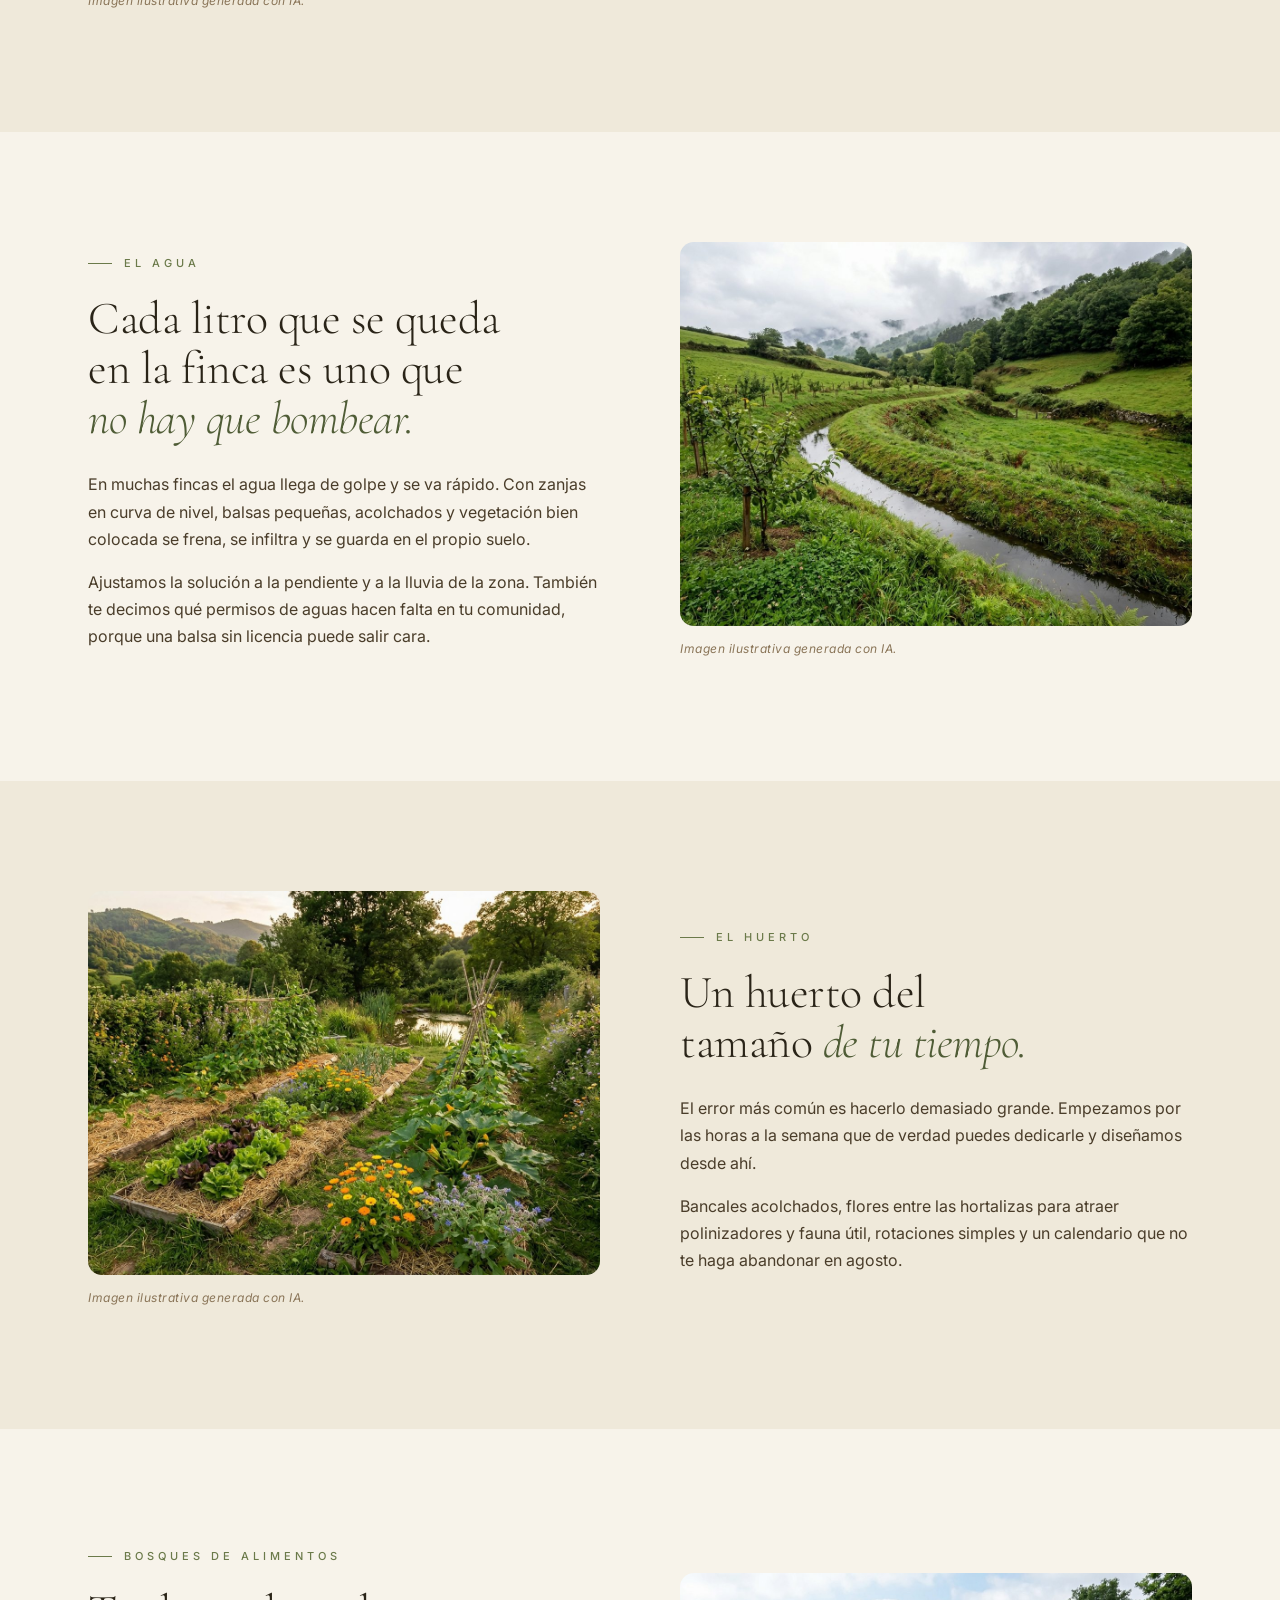
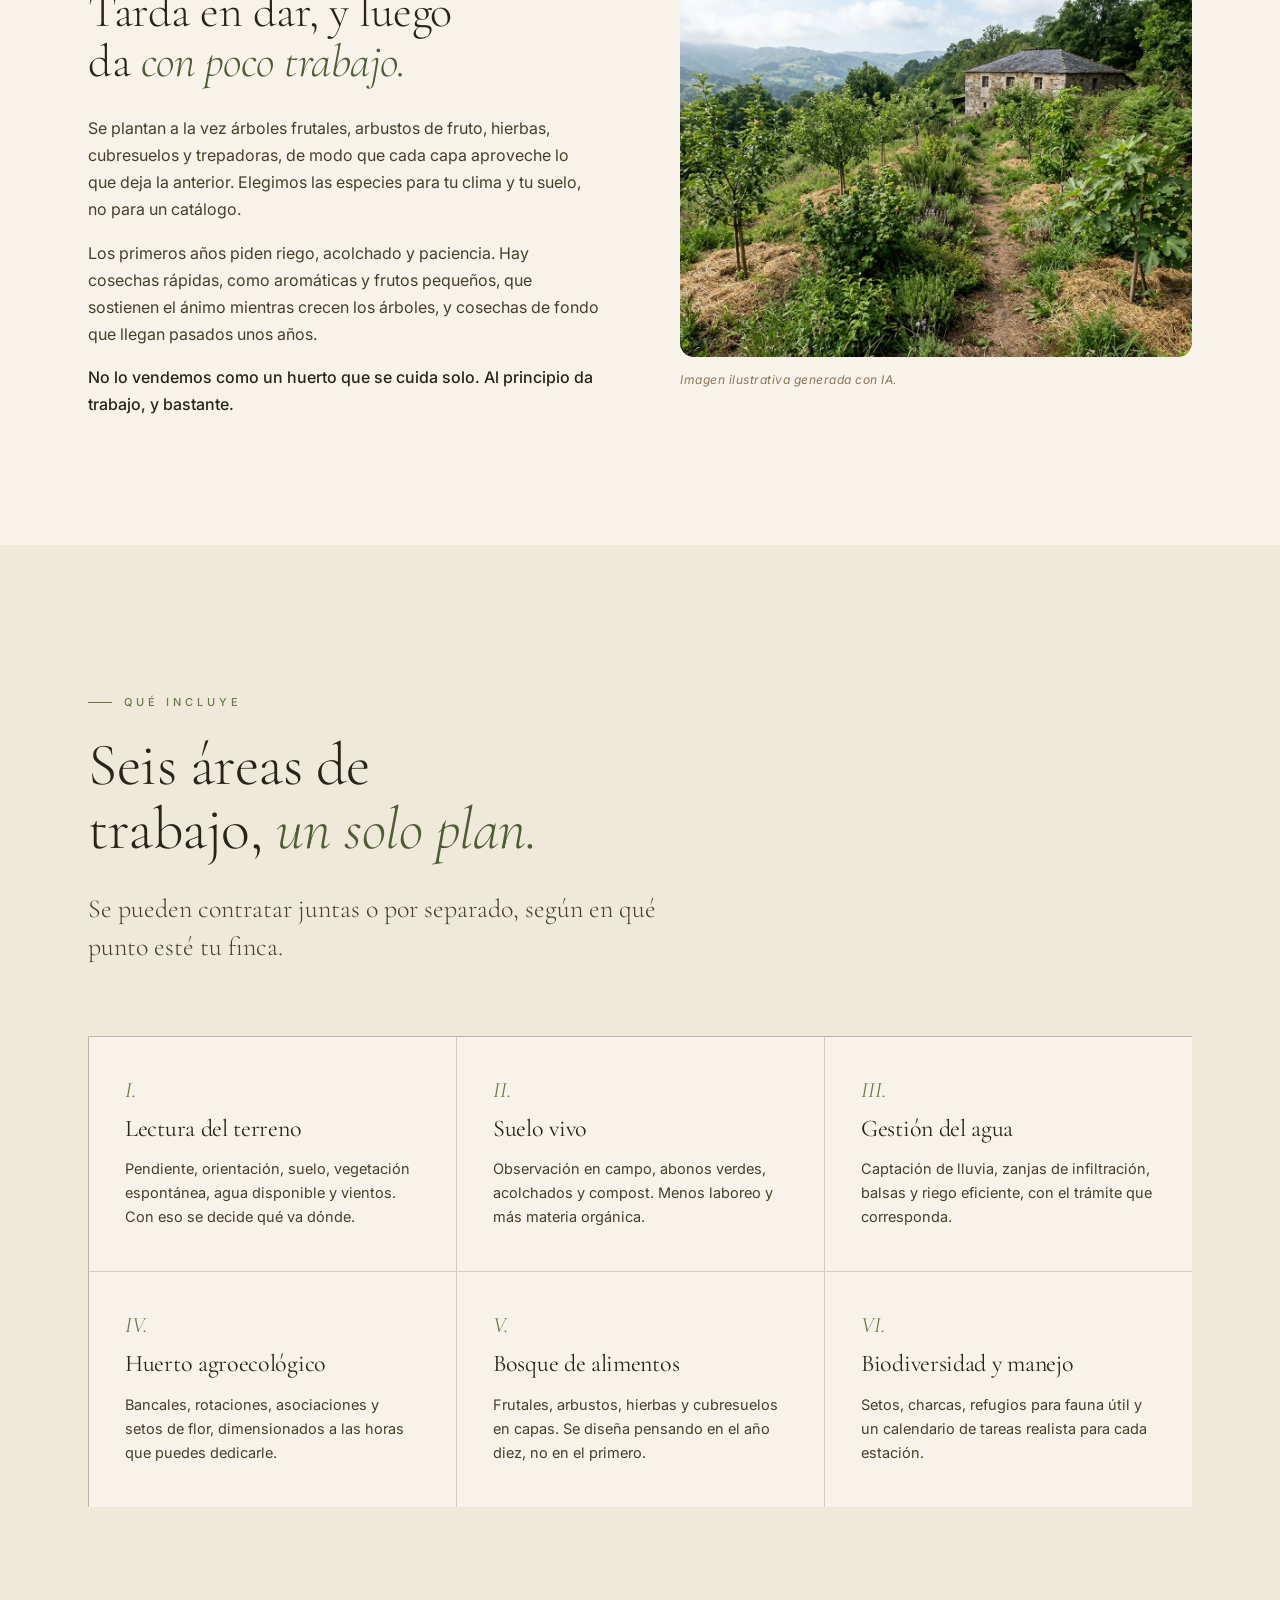
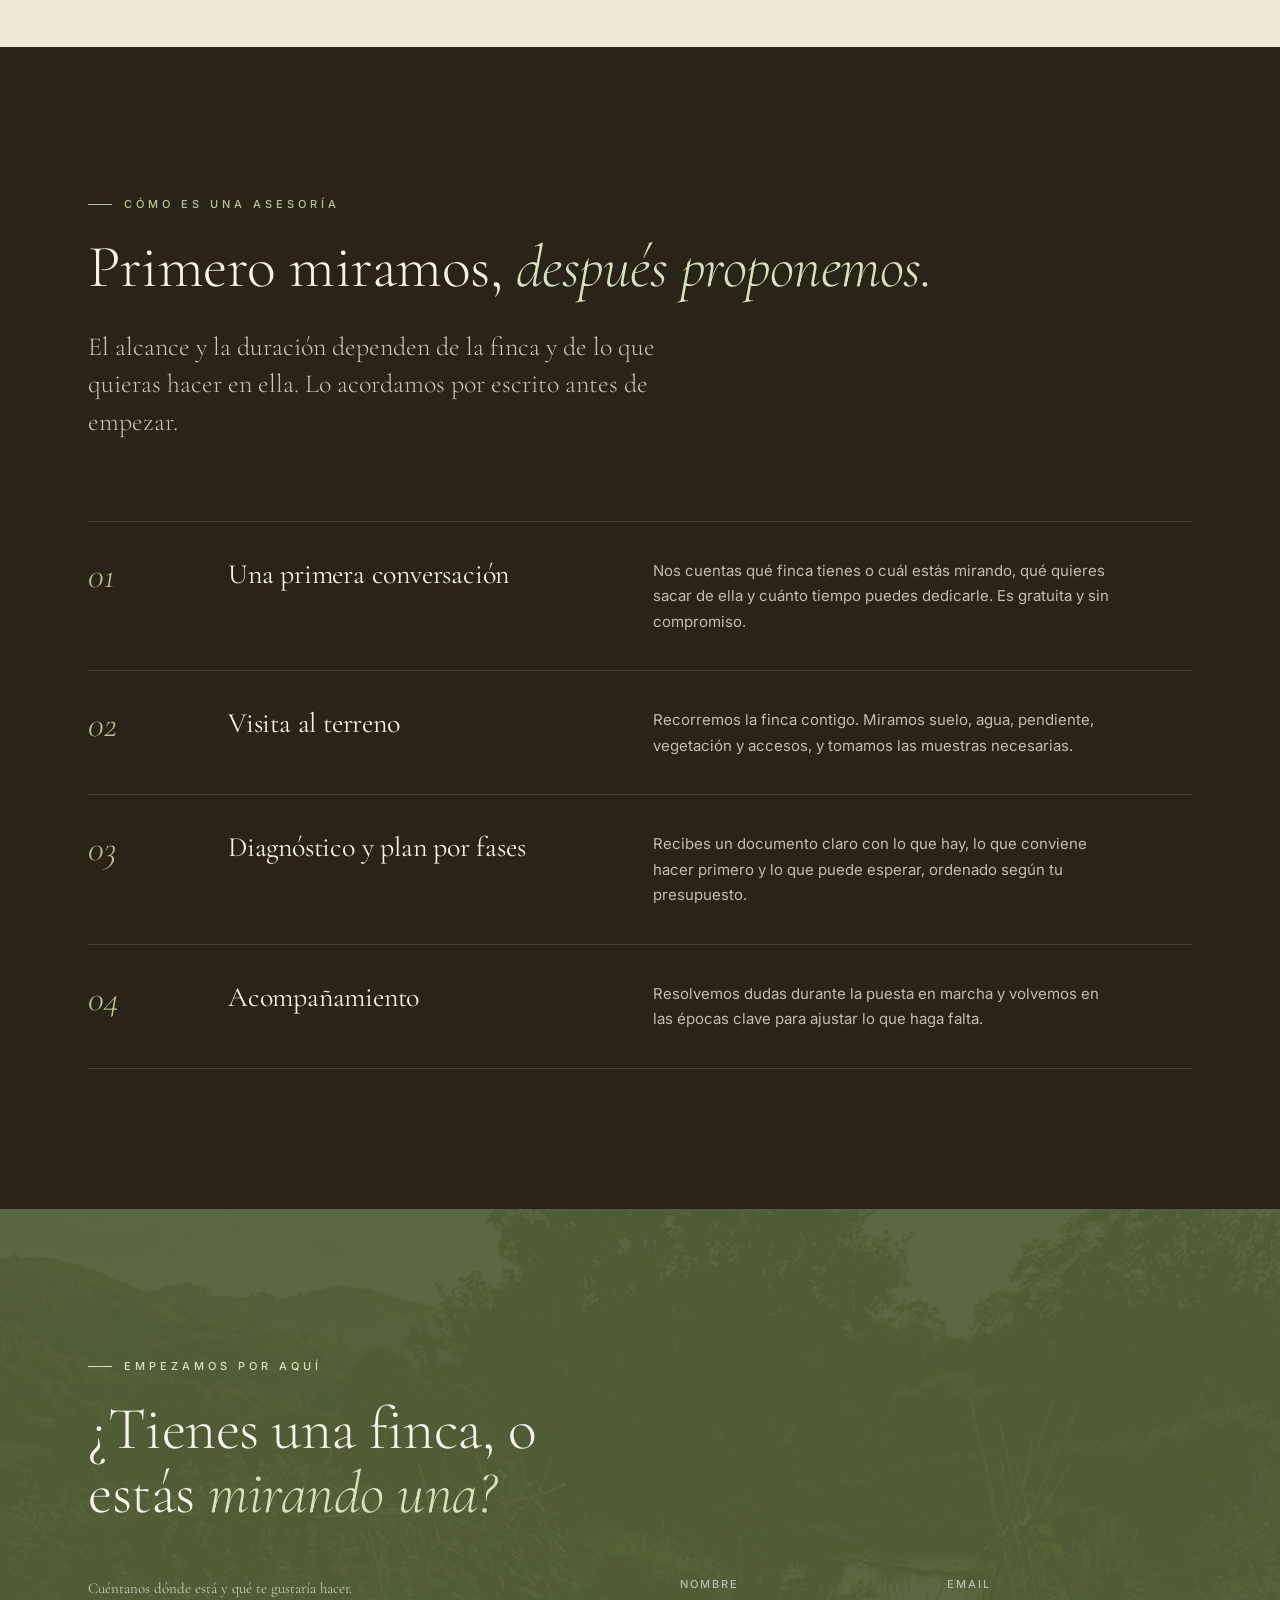
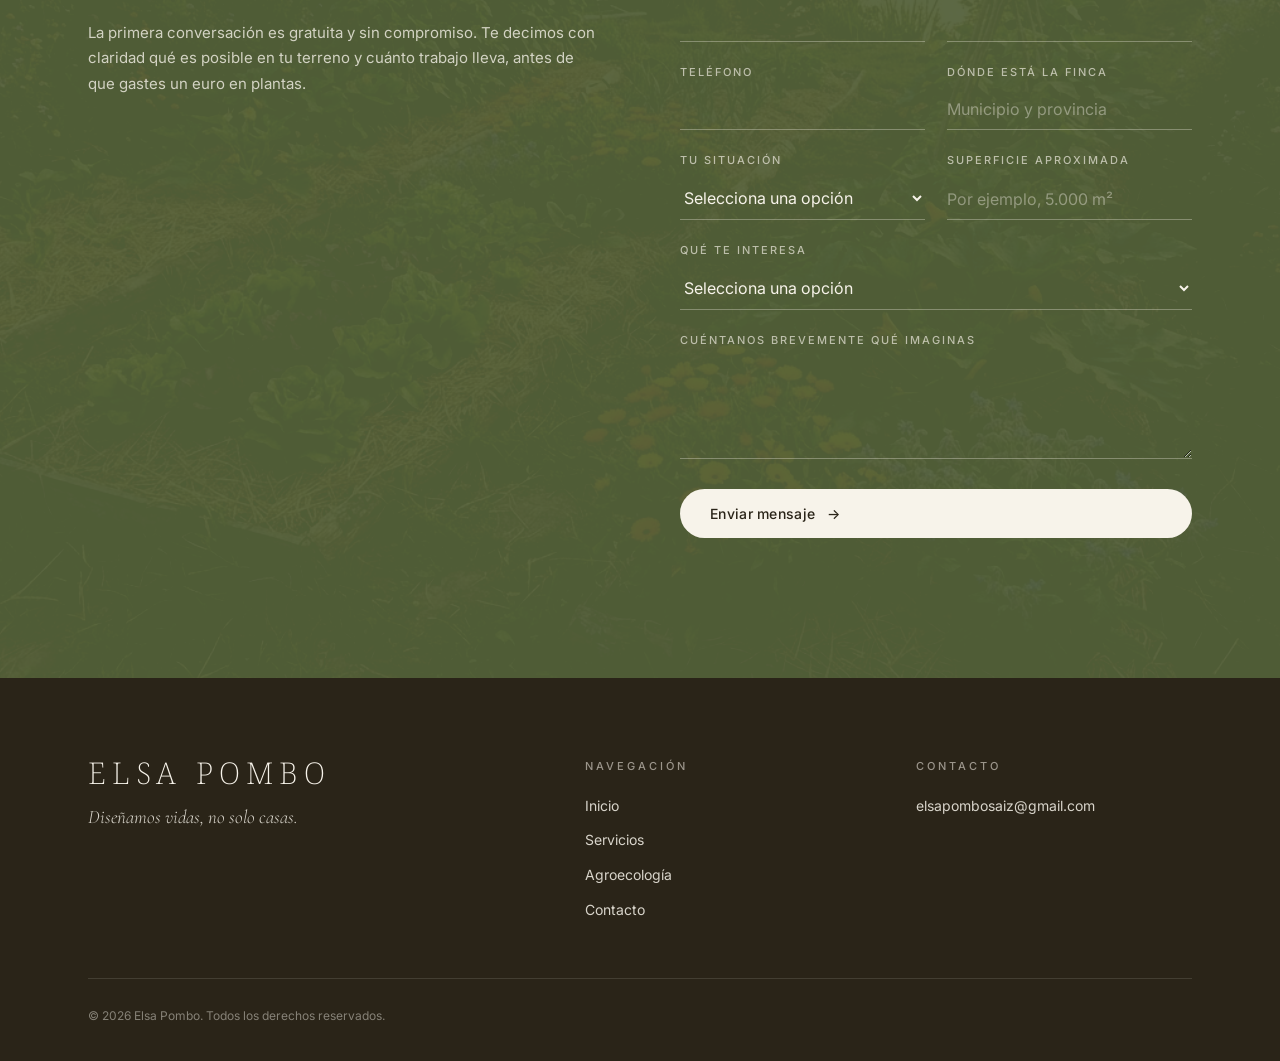
==== commit 72846256: "Usar elsapombosaiz@gmail.com como correo de contacto en el pie Co-Authored-By: Claude Sonnet 5.5 <no" ====
--- a/asesoramiento-agroecologico.html
+++ b/asesoramiento-agroecologico.html
@@ -398,7 +398,7 @@
       <div class="footer__col">
         <h5>Contacto</h5>
         <ul>
-          <li><a href="mailto:hola@elsapombo.com">hola@elsapombo.com</a></li>
+          <li><a href="mailto:elsapombosaiz@gmail.com">elsapombosaiz@gmail.com</a></li>
         </ul>
       </div>
     </div>
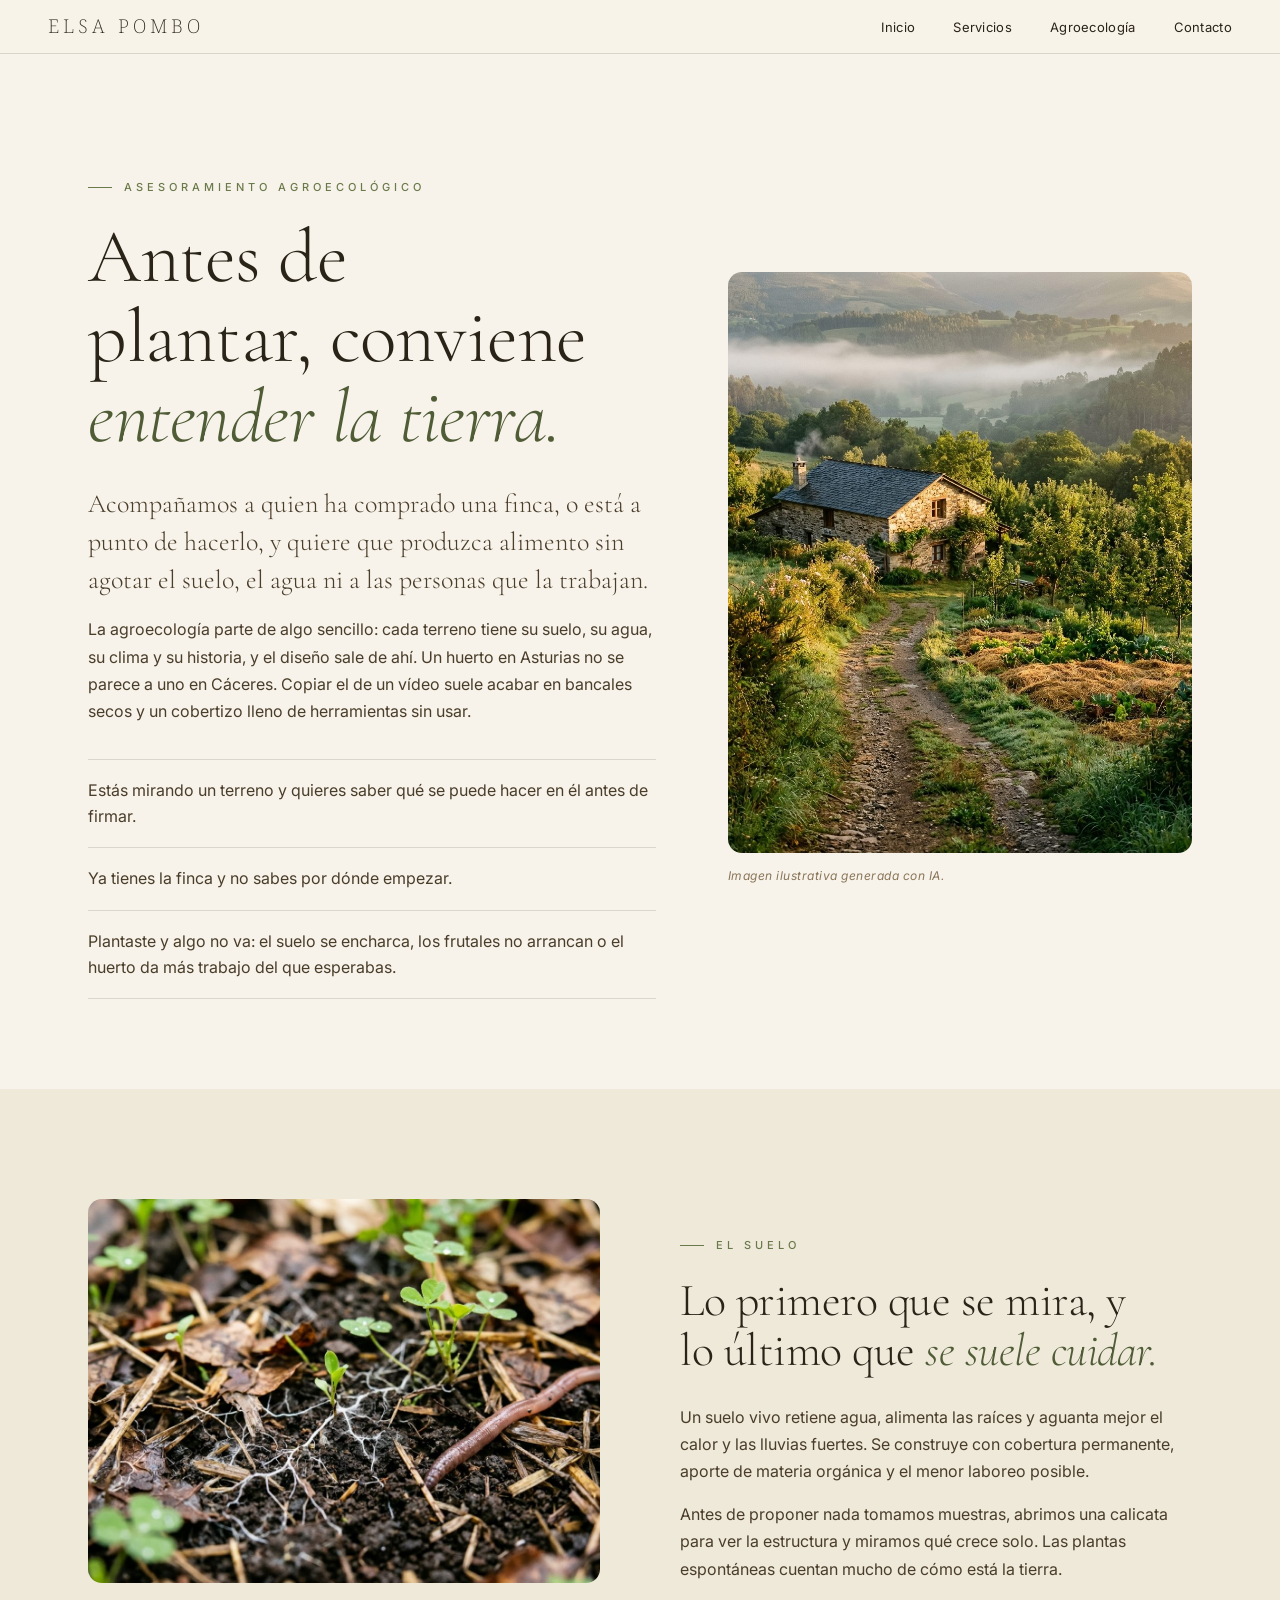
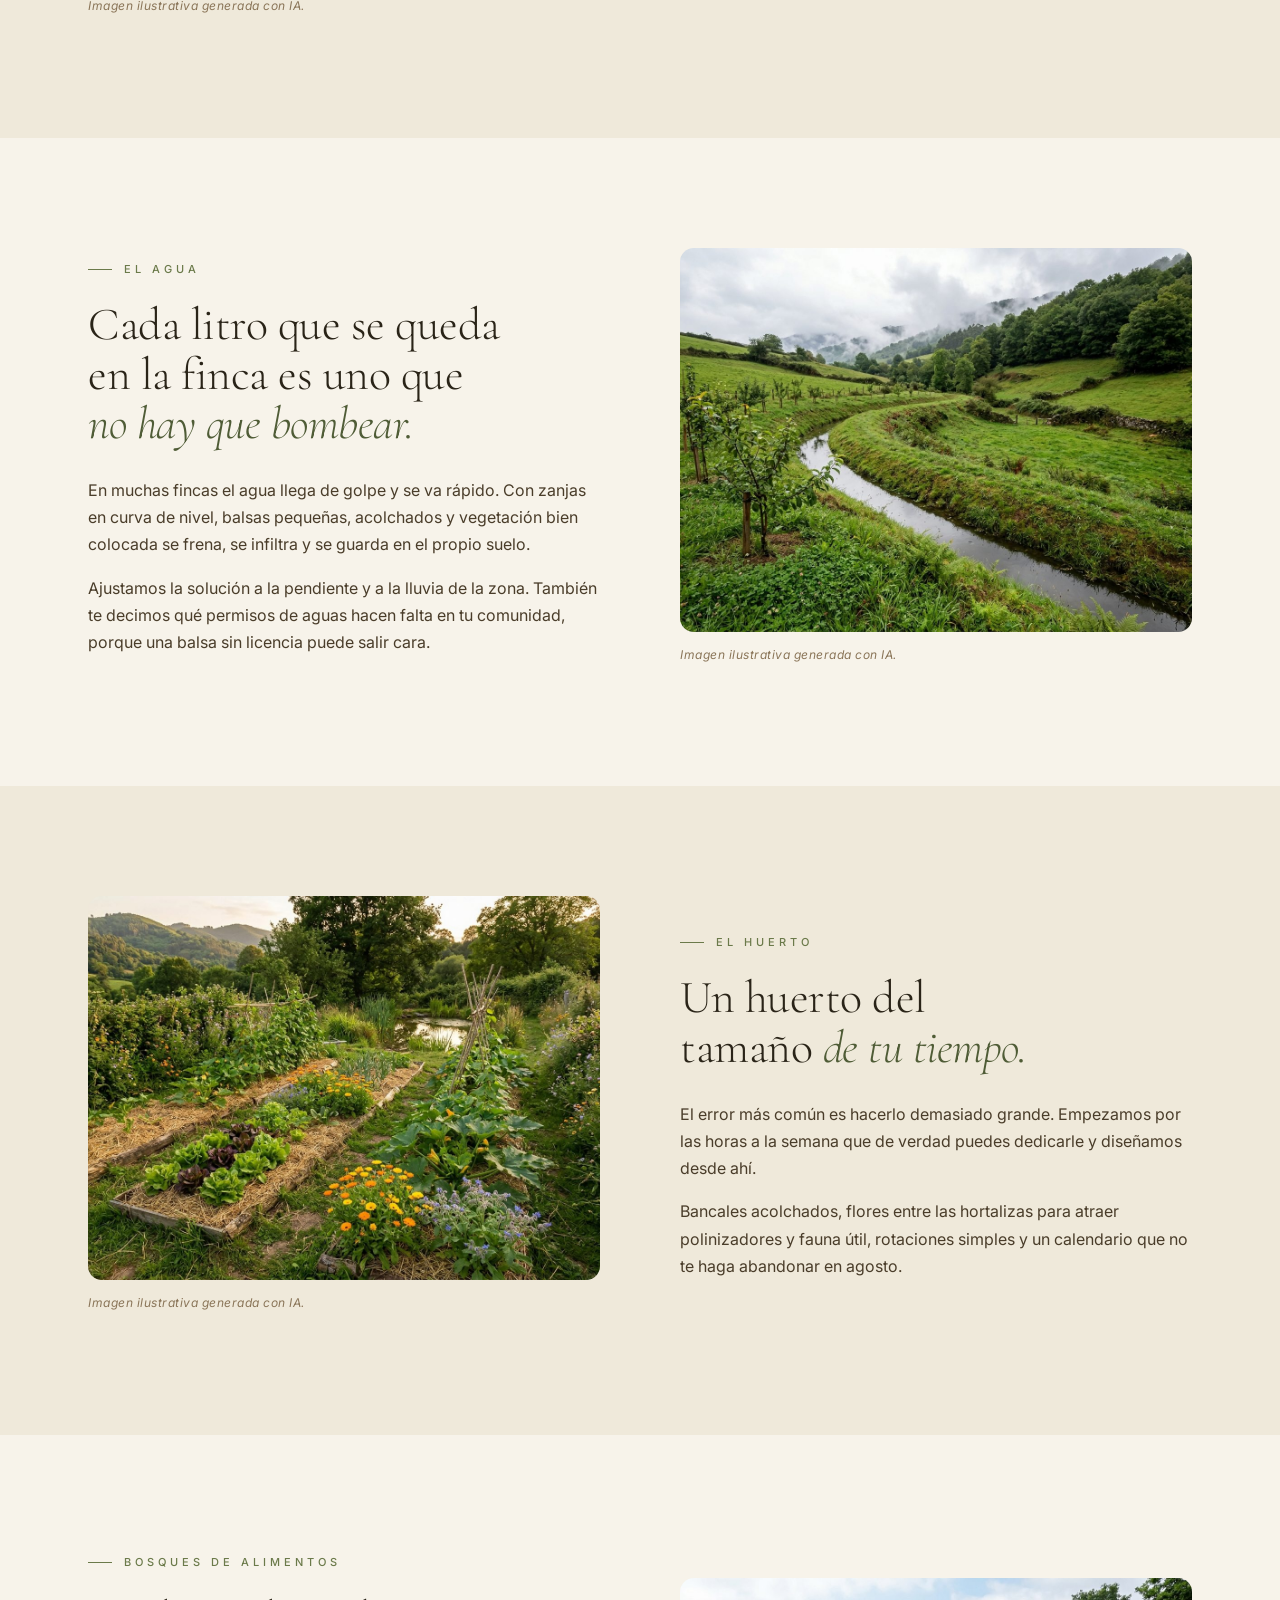
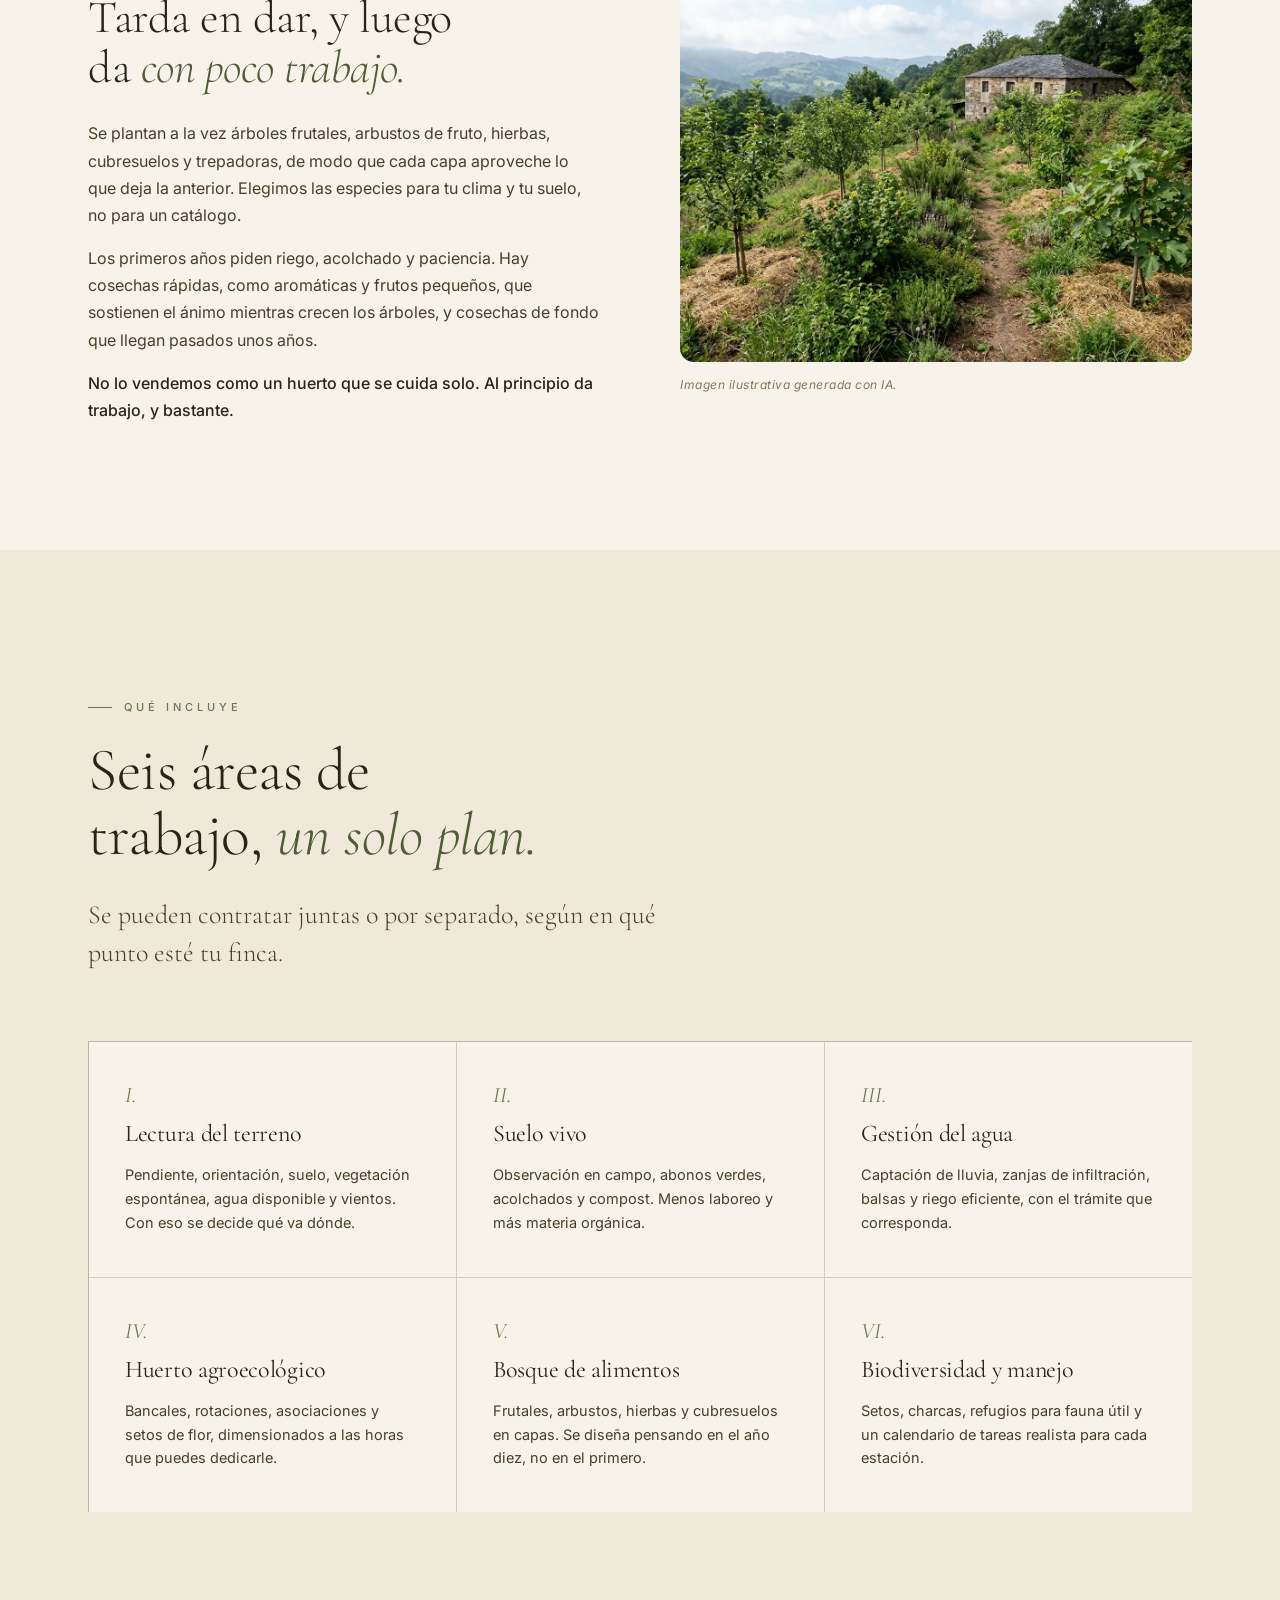
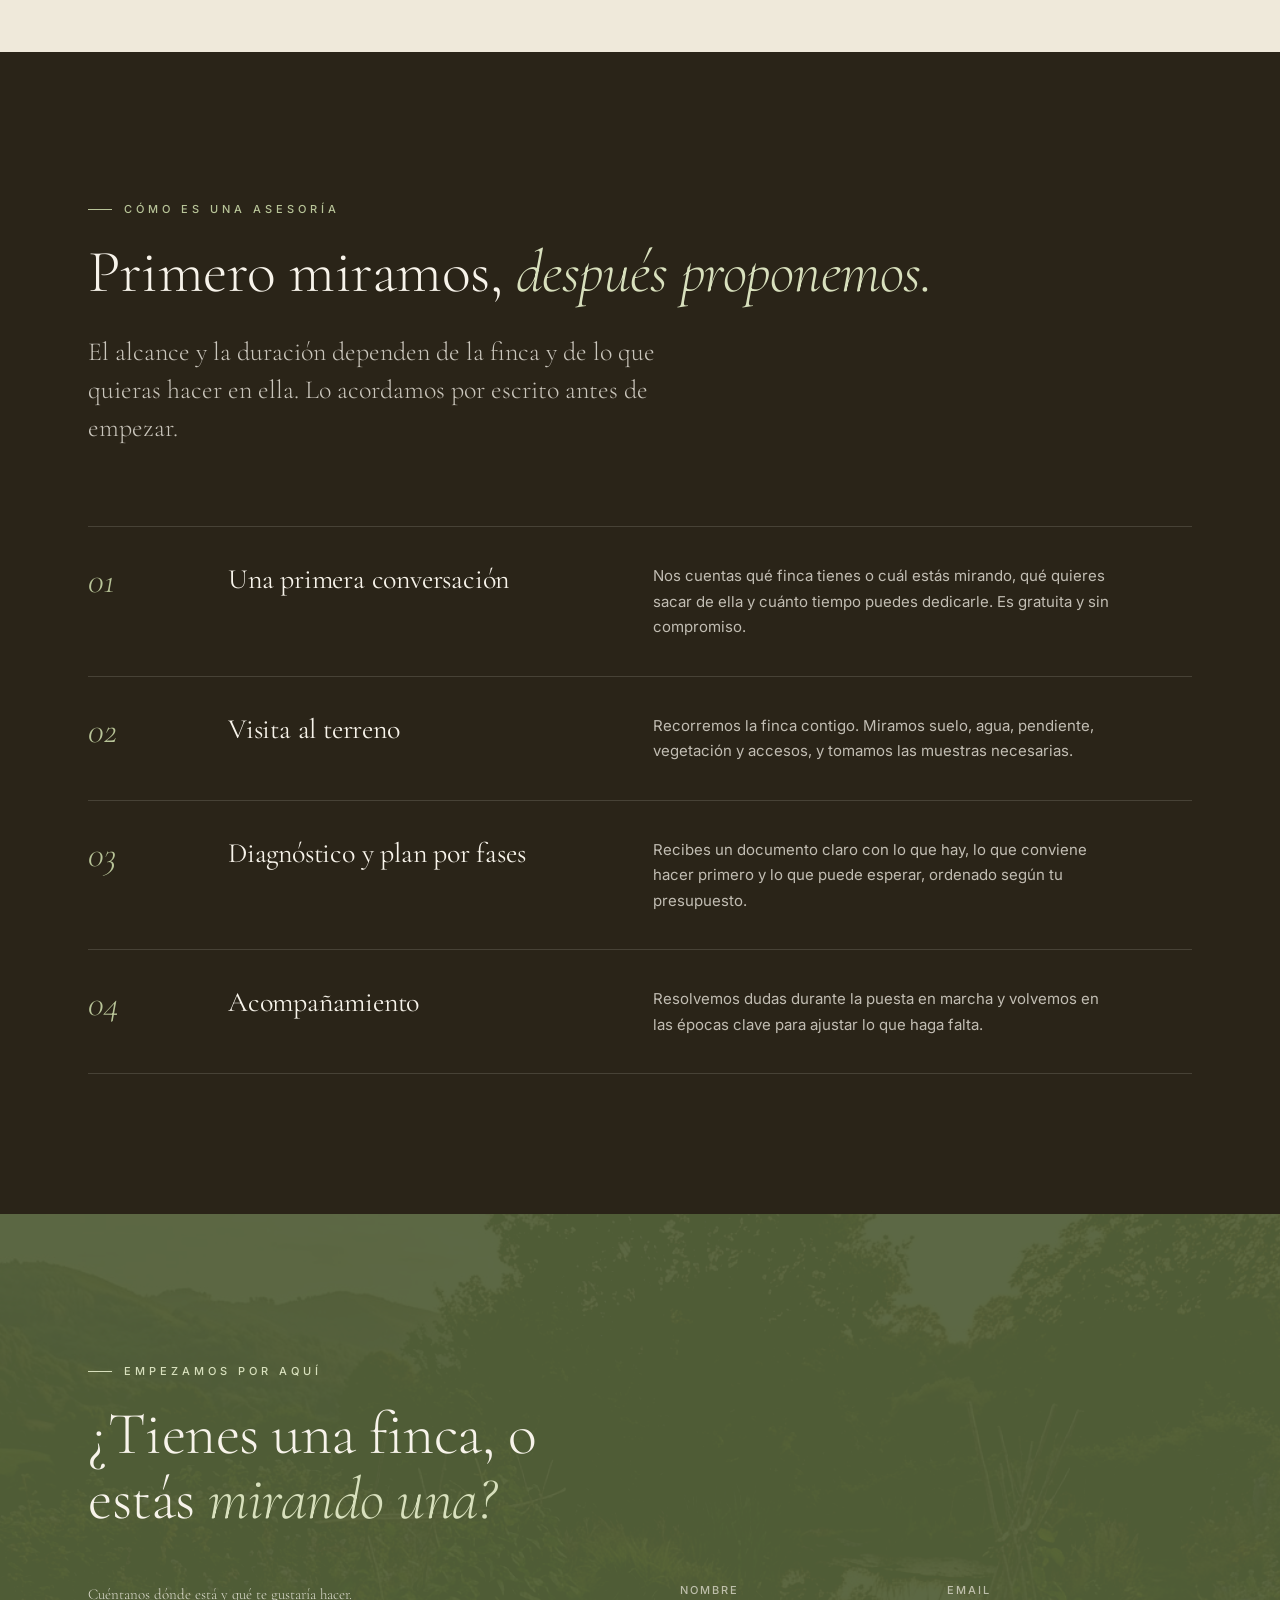
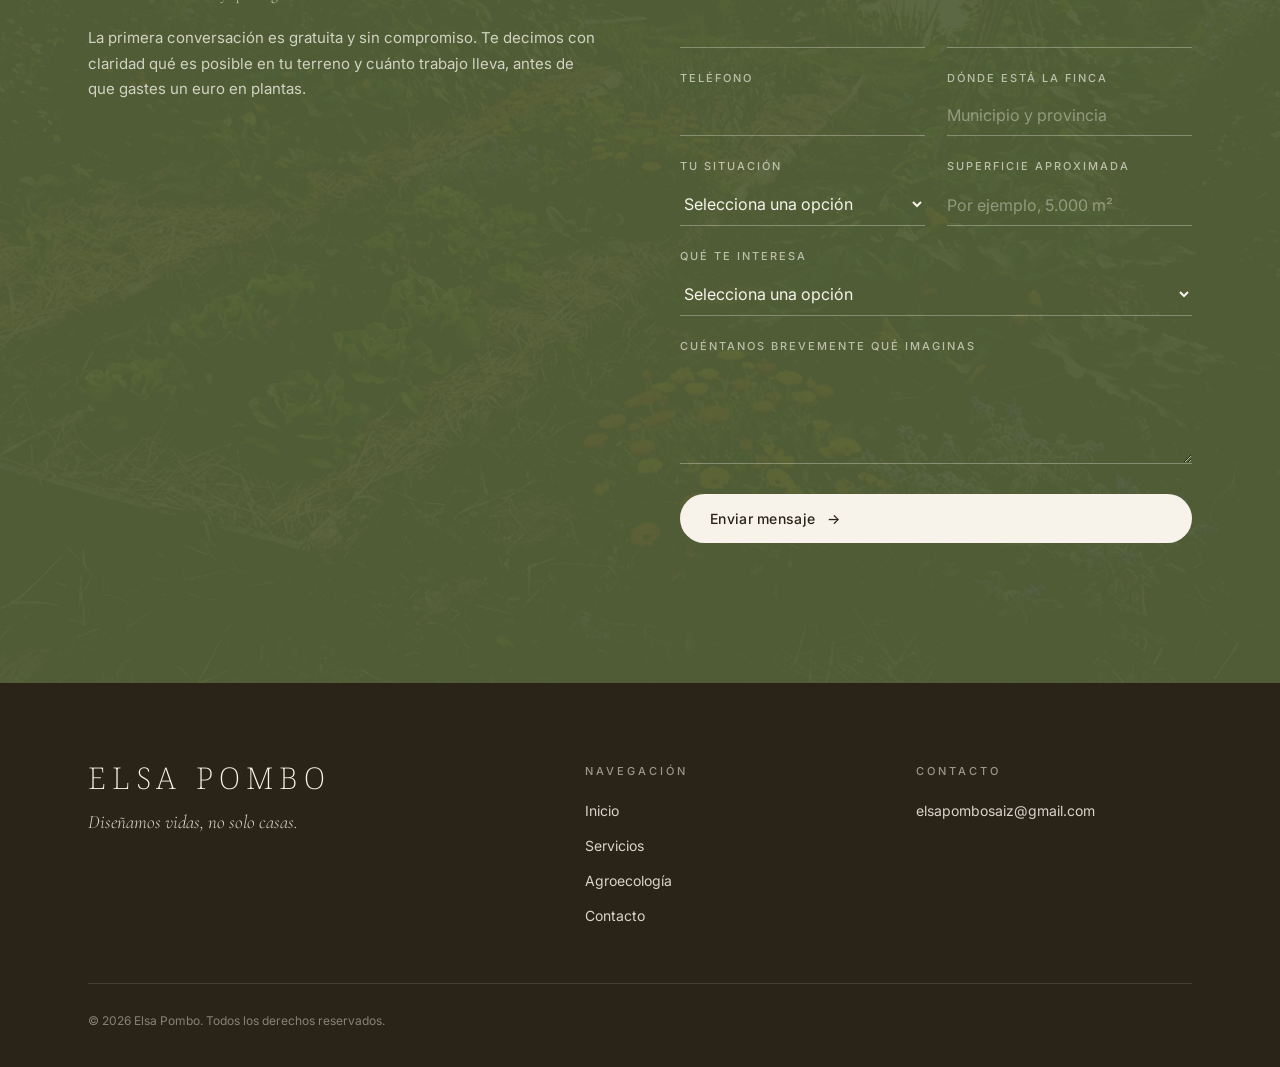
==== commit 3f69ffbc: "Imagen en la cabecera de agroecología y diagnóstico de envío en los formularios Co-Authored-By: Clau" ====
--- a/asesoramiento-agroecologico.html
+++ b/asesoramiento-agroecologico.html
@@ -13,7 +13,16 @@
 <link rel="stylesheet" href="styles.css" />
 
 <style>
-  .page-head { padding: 190px 0 90px; background: var(--cream); }
+  .page-head { padding: 170px 0 90px; background: var(--cream); }
+  .page-head__grid {
+    display: grid;
+    grid-template-columns: 1.1fr 0.9fr;
+    gap: 72px;
+    align-items: center;
+  }
+  .page-head__media { position: relative; aspect-ratio: 4 / 5; overflow: hidden; border-radius: 14px; }
+  .page-head__media img { width: 100%; height: 100%; object-fit: cover; }
+  .page-head__caption { margin-top: 14px; font-size: 12px; letter-spacing: 0.5px; color: var(--earth); font-style: italic; }
   h1.section-title {
     font-family: var(--font-display);
     font-weight: 300;
@@ -55,7 +64,9 @@
     .block { padding: 80px 0; }
     .block__grid { grid-template-columns: 1fr; gap: 40px; }
     .block--flip .block__media { order: 0; }
-    .page-head { padding: 140px 0 60px; }
+    .page-head { padding: 120px 0 60px; }
+    .page-head__grid { grid-template-columns: 1fr; gap: 40px; }
+    .page-head__media { aspect-ratio: 4 / 3; }
     .block__grid > [style*="order"] { order: 0 !important; }
   }
 
@@ -96,6 +107,8 @@
 
 <section class="page-head">
   <div class="container">
+    <div class="page-head__grid">
+      <div>
     <p class="eyebrow reveal">Asesoramiento agroecológico</p>
     <h1 class="section-title reveal">Antes de plantar, conviene <em>entender la tierra.</em></h1>
     <p class="lede reveal" style="--reveal-delay: 80ms">
@@ -109,6 +122,14 @@
       <li>Ya tienes la finca y no sabes por dónde empezar.</li>
       <li>Plantaste y algo no va: el suelo se encharca, los frutales no arrancan o el huerto da más trabajo del que esperabas.</li>
     </ul>
+        </div>
+      <div class="reveal" style="--reveal-delay: 120ms">
+        <div class="page-head__media">
+          <img src="assets/agro-hero.jpg" alt="Casa de piedra rodeada de bosque de alimentos y huerto acolchado, con bruma en el valle al amanecer" fetchpriority="high" />
+        </div>
+        <p class="page-head__caption">Imagen ilustrativa generada con IA.</p>
+      </div>
+    </div>
   </div>
 </section>
 
@@ -447,8 +468,12 @@
         headers: { "Content-Type": "application/json", "Accept": "application/json" },
         body: JSON.stringify(data)
       })
-        .then(function (r) { return r.json().then(function (o) { return r.ok && String(o.success) === "true"; }); })
-        .catch(function () { return false; })
+        .then(function (r) { return r.json().then(function (o) {
+          var good = r.ok && String(o.success) === "true";
+          if (!good) console.warn("FormSubmit:", r.status, o);
+          return good;
+        }); })
+        .catch(function (e) { console.warn("FormSubmit:", e); return false; })
         .then(function (done) {
           if (done) {
             form.hidden = true;
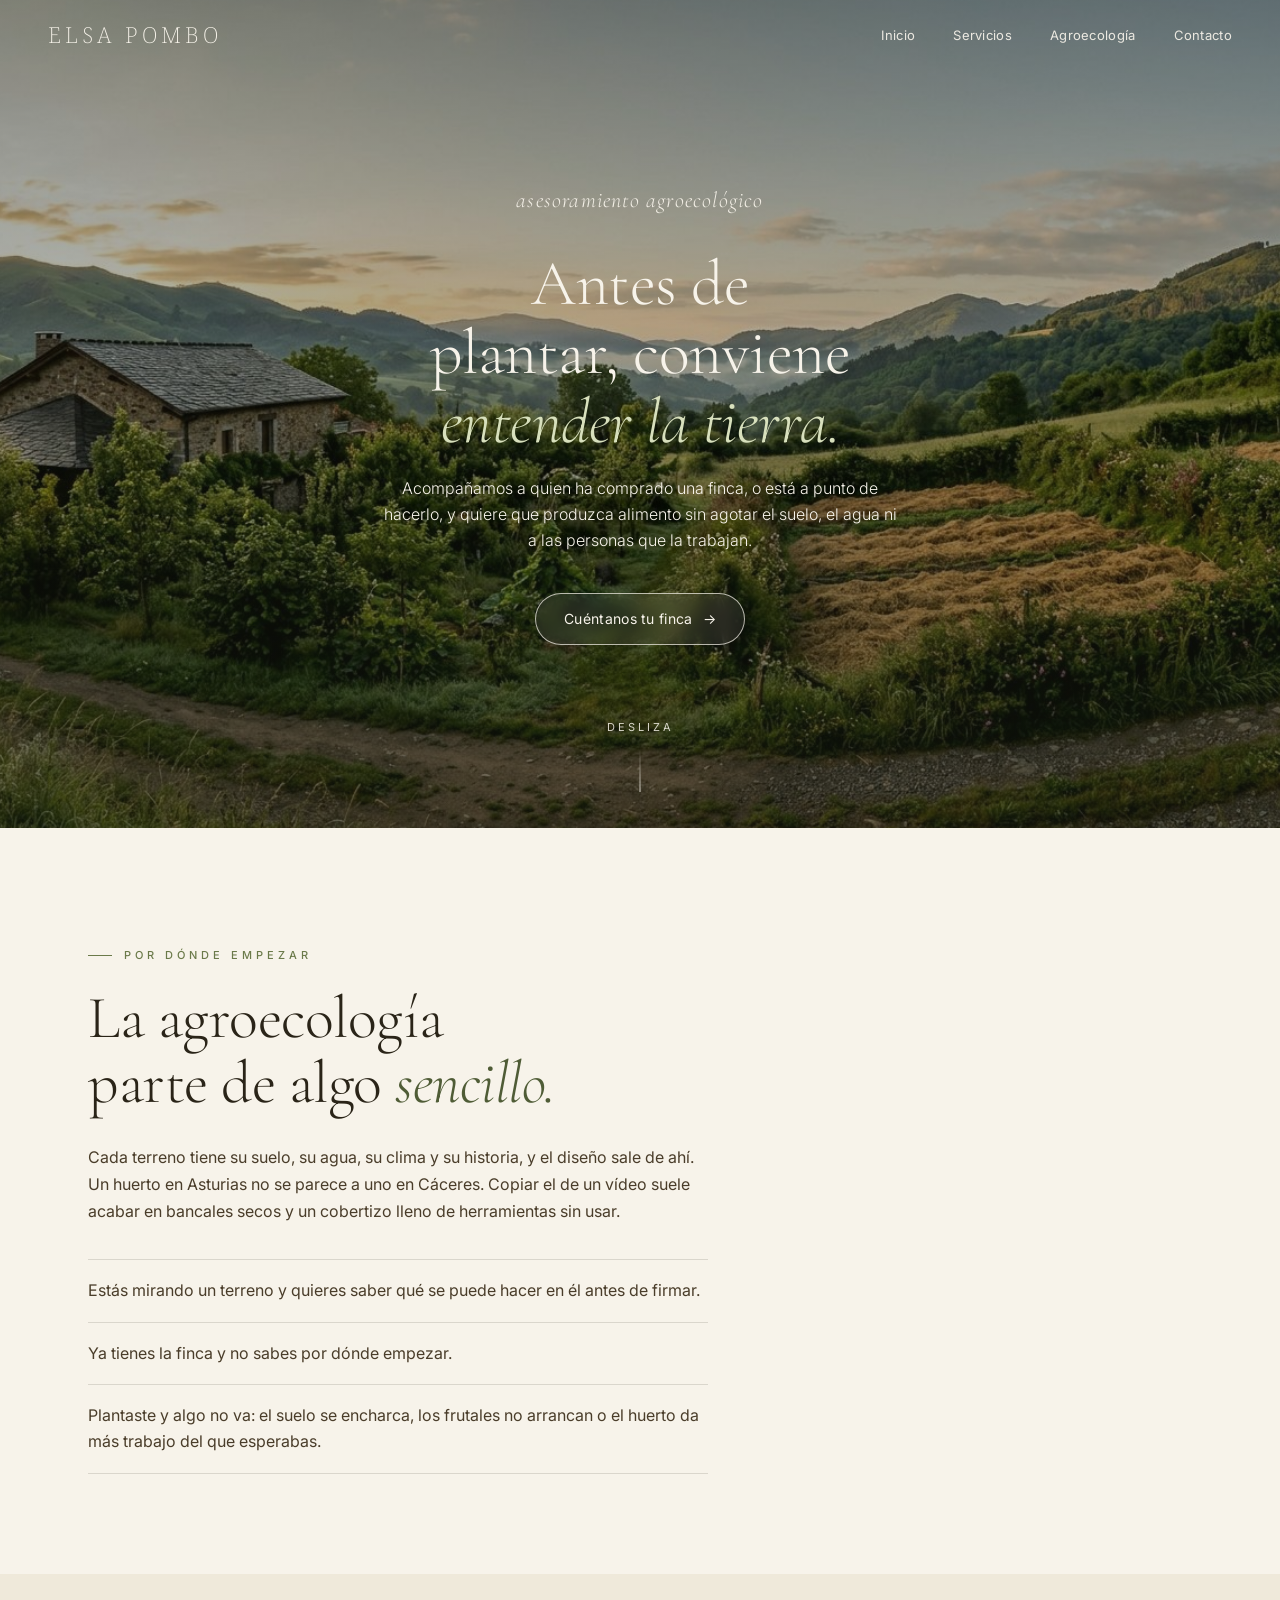
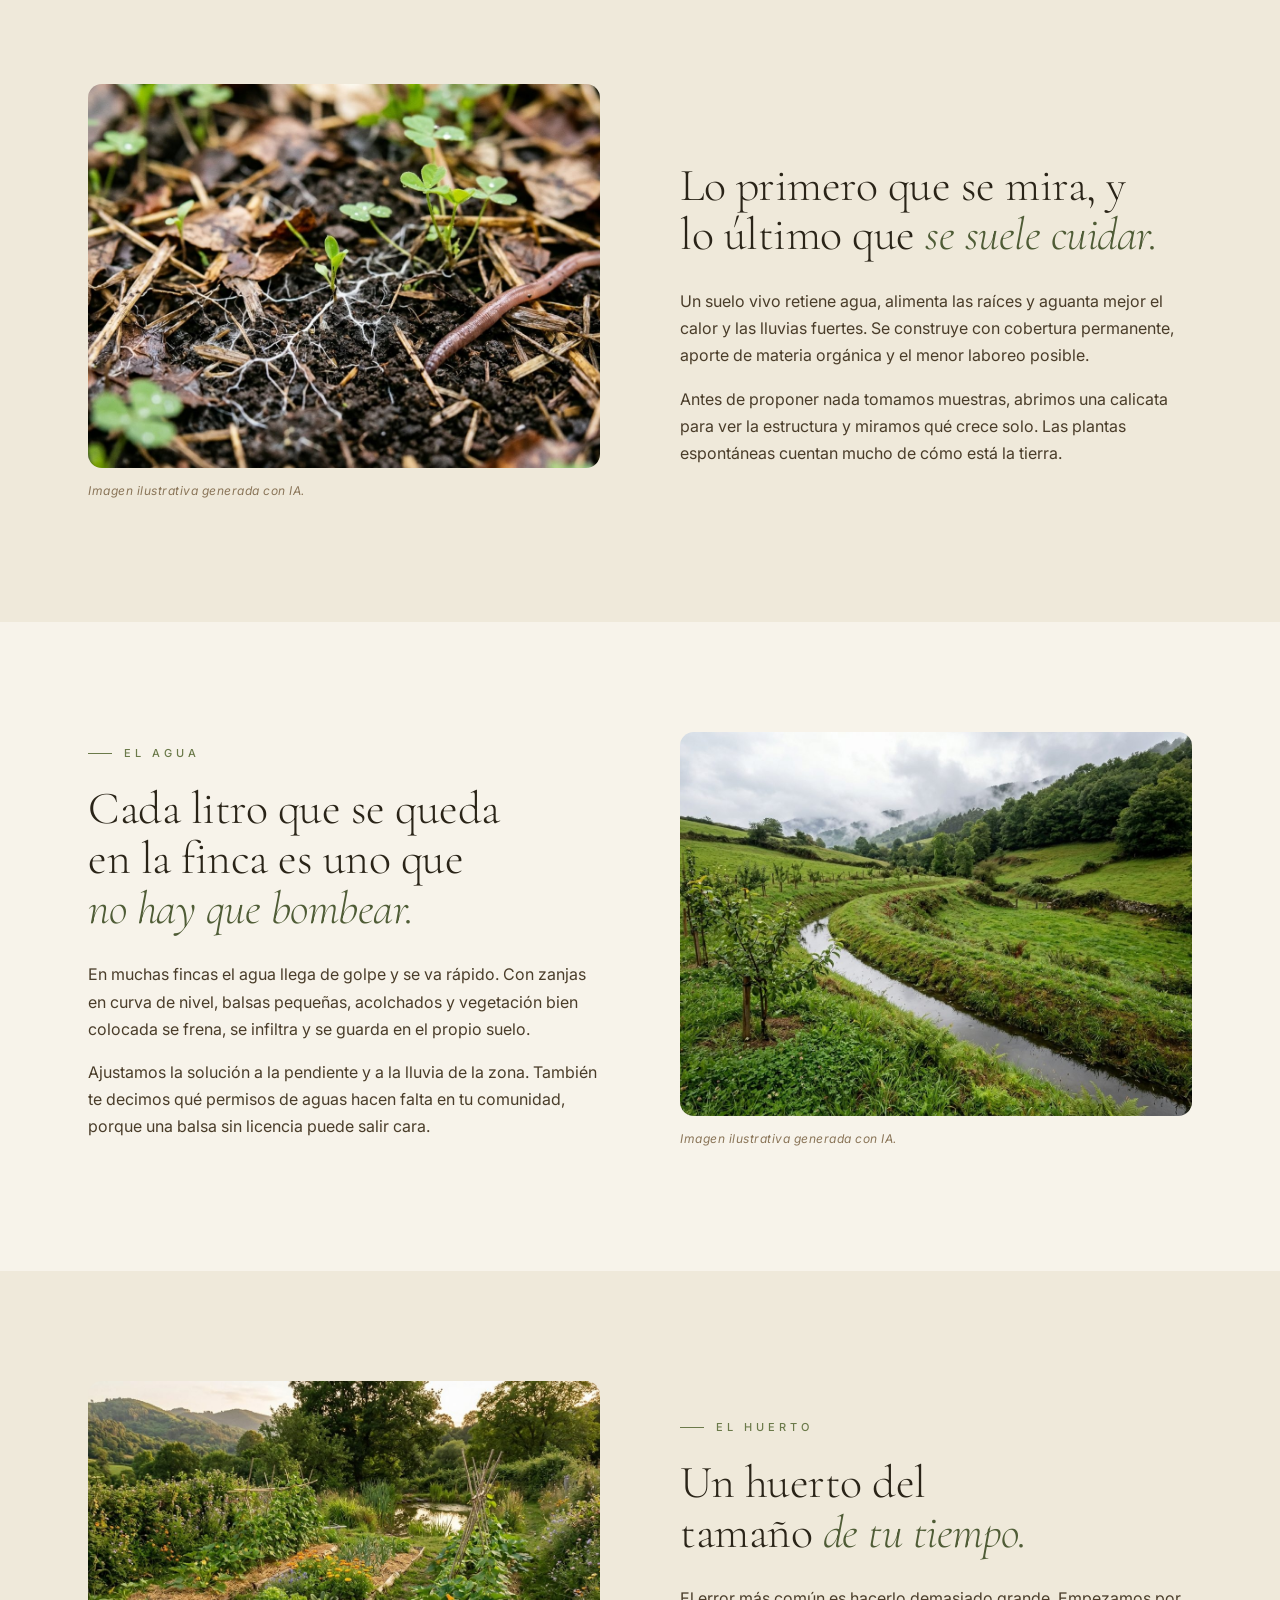
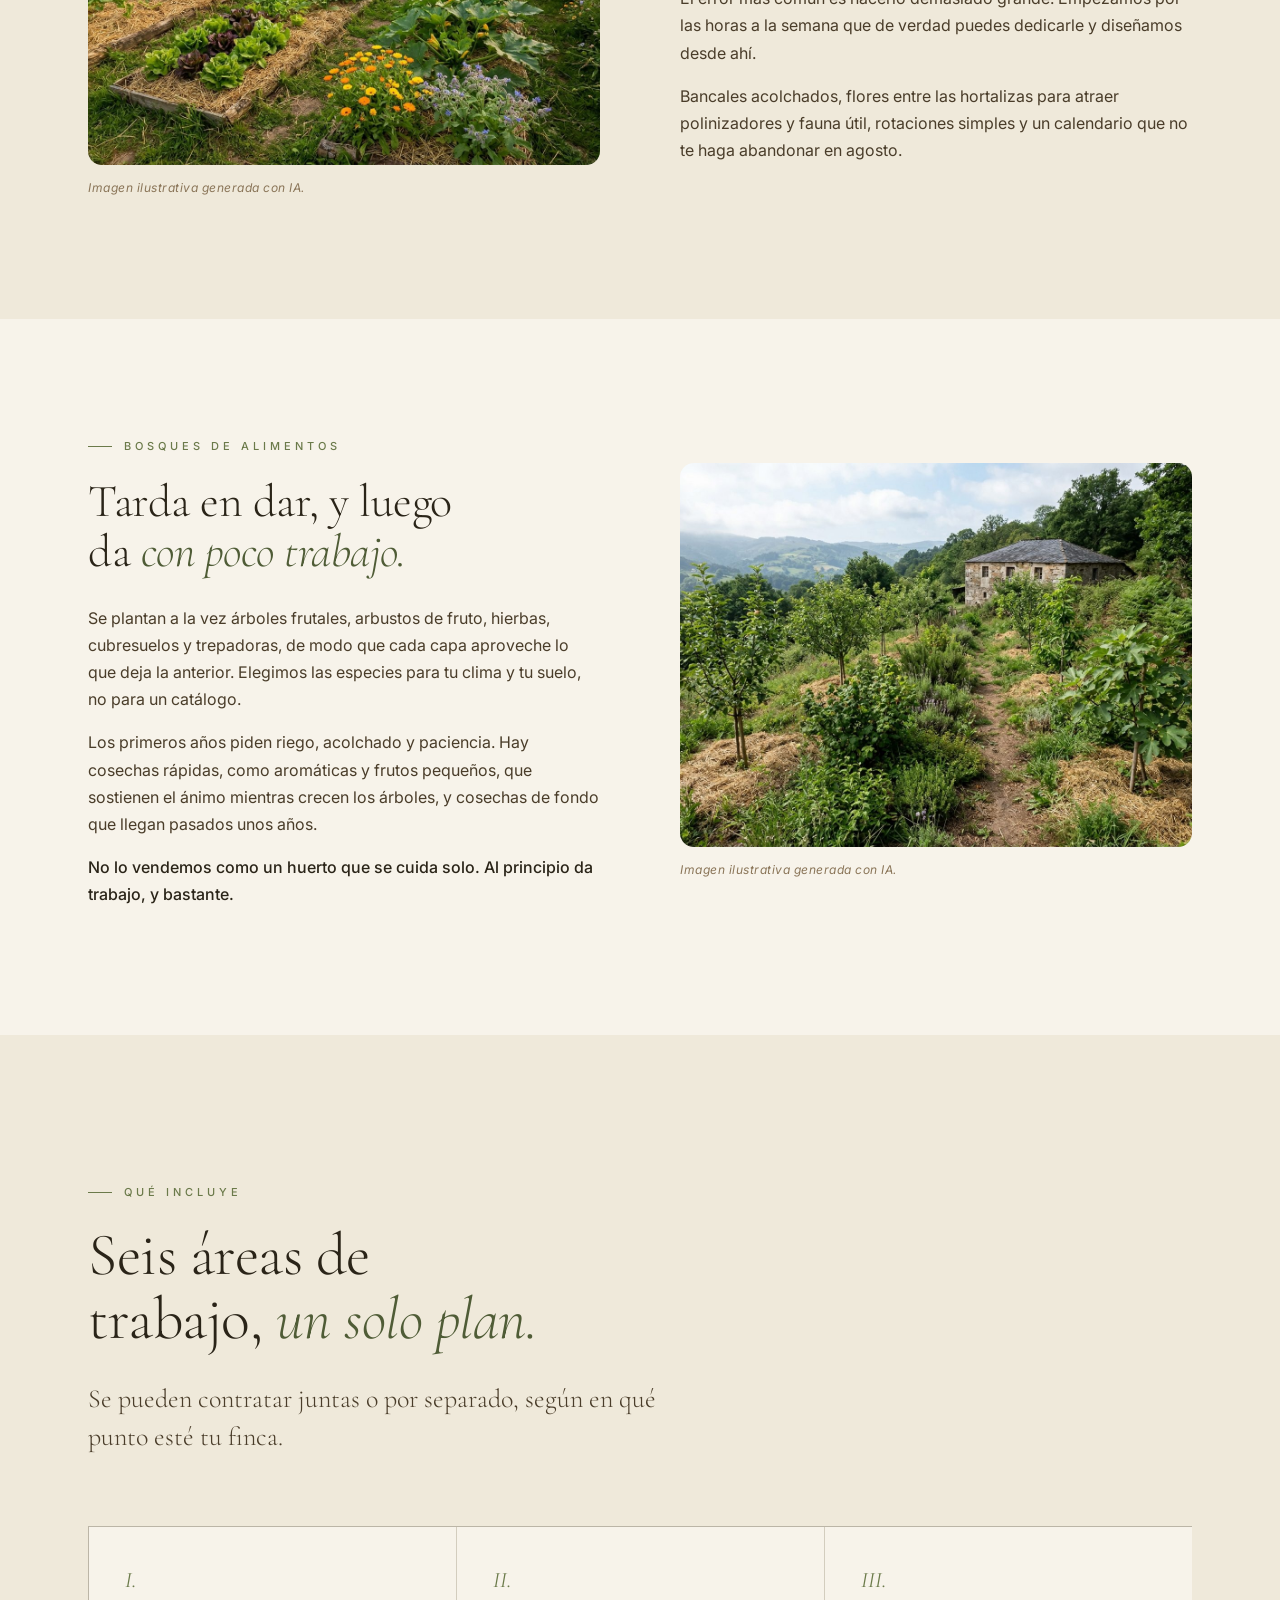
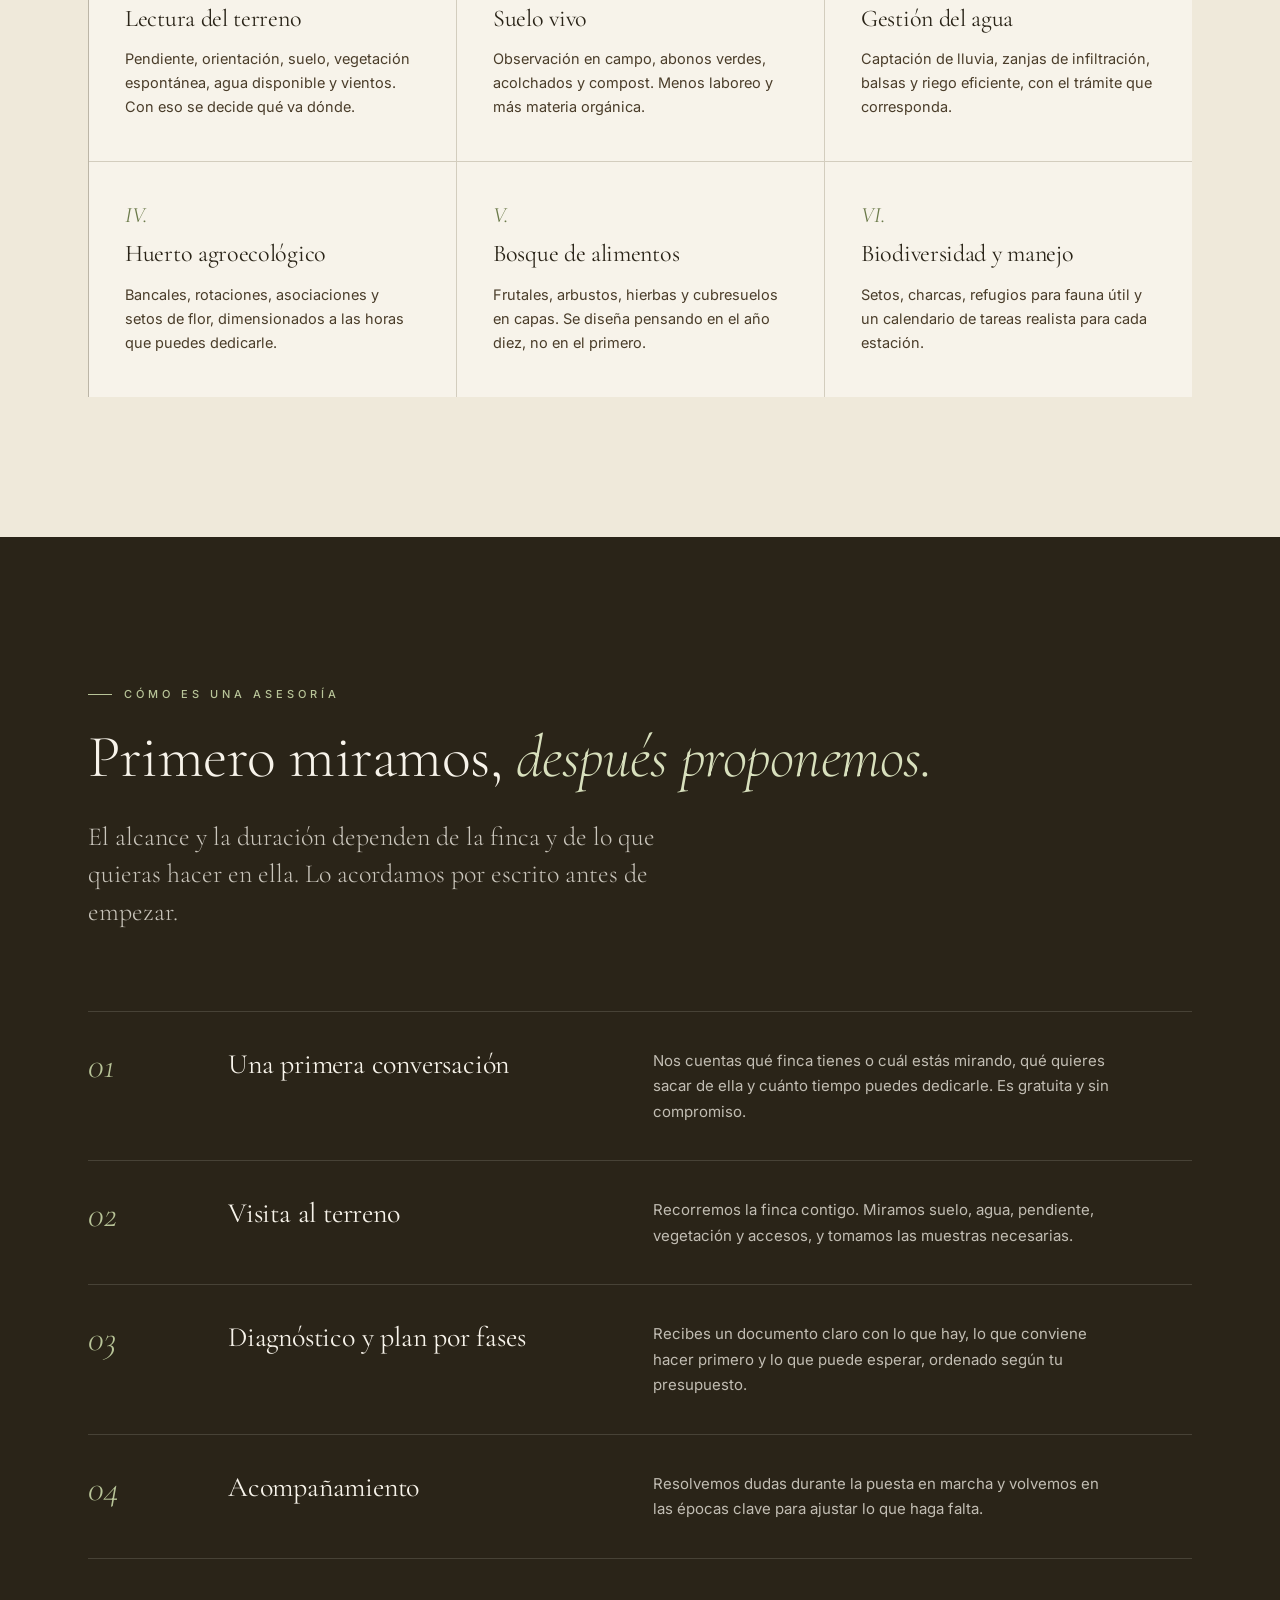
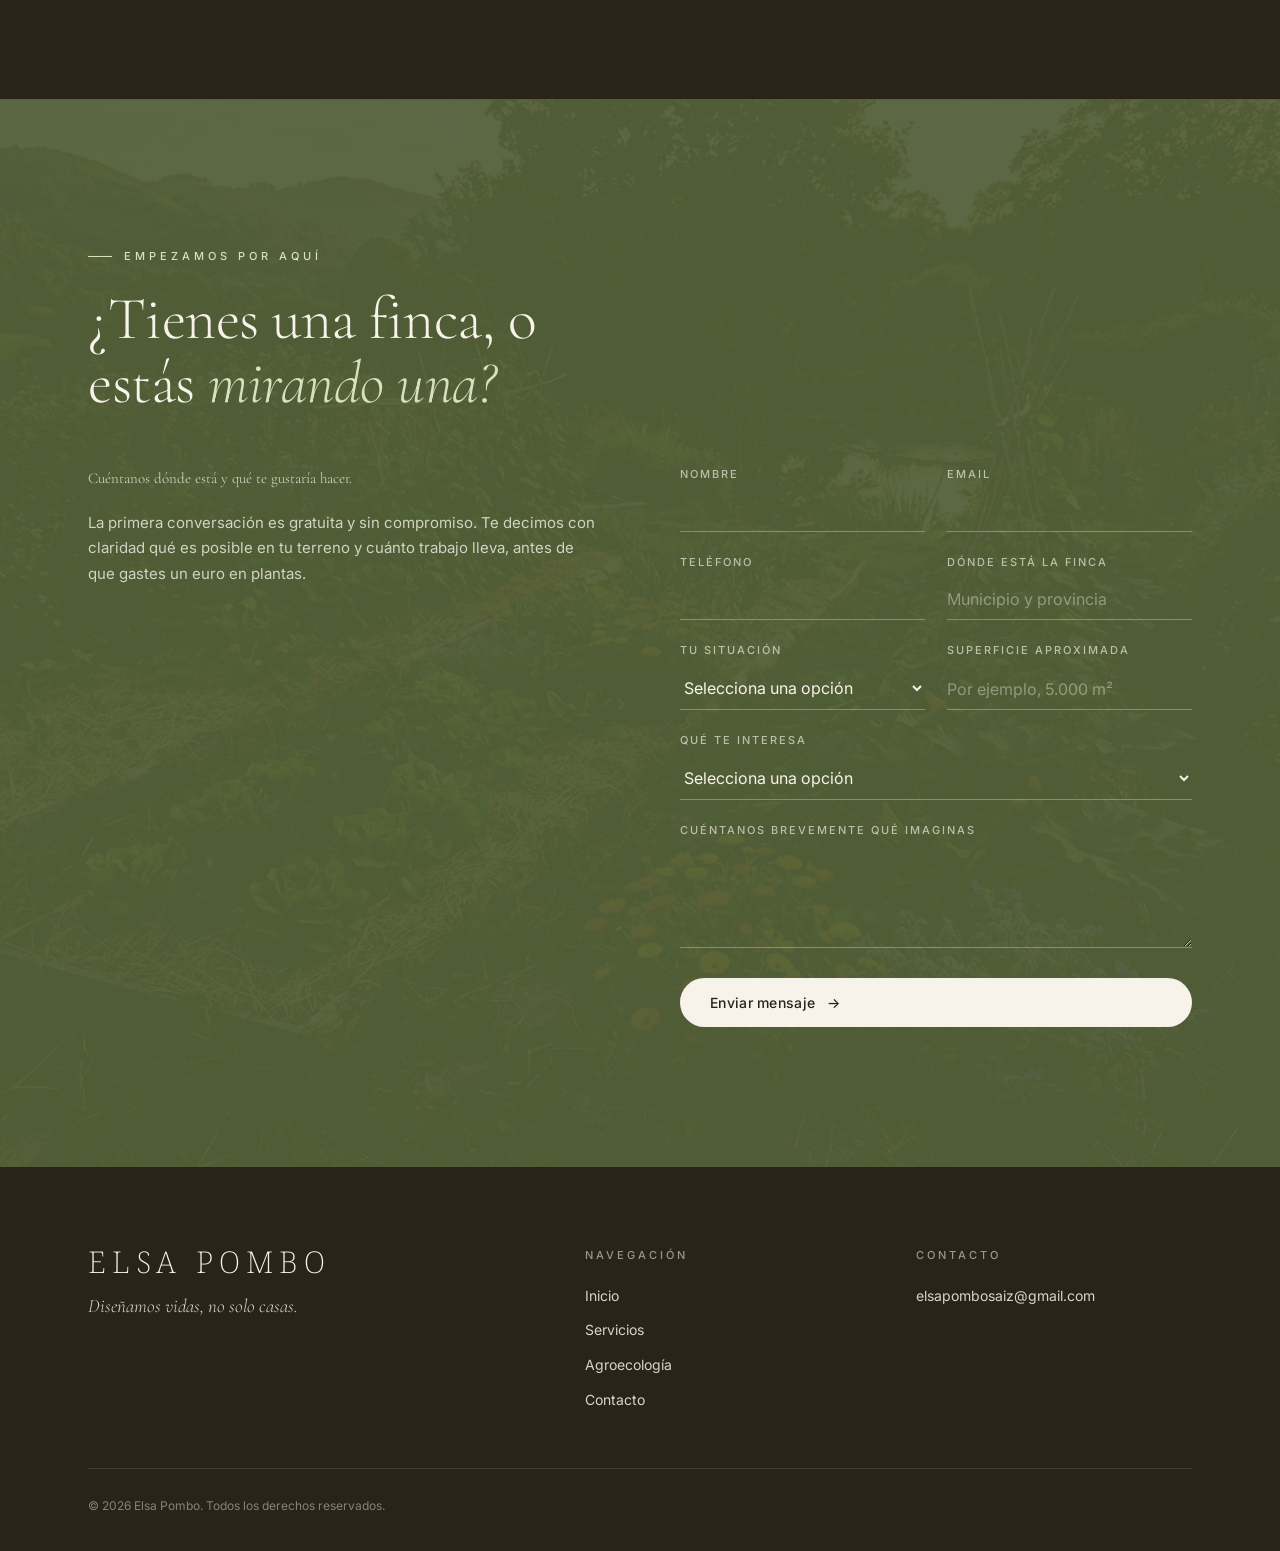
==== commit 577e6435: "Hero a todo el ancho en la página de agroecología Co-Authored-By: Claude Sonnet 5.5 <noreply@anthrop" ====
--- a/asesoramiento-agroecologico.html
+++ b/asesoramiento-agroecologico.html
@@ -13,29 +13,12 @@
 <link rel="stylesheet" href="styles.css" />
 
 <style>
-  .page-head { padding: 170px 0 90px; background: var(--cream); }
-  .page-head__grid {
-    display: grid;
-    grid-template-columns: 1.1fr 0.9fr;
-    gap: 72px;
-    align-items: center;
-  }
-  .page-head__media { position: relative; aspect-ratio: 4 / 5; overflow: hidden; border-radius: 14px; }
-  .page-head__media img { width: 100%; height: 100%; object-fit: cover; }
-  .page-head__caption { margin-top: 14px; font-size: 12px; letter-spacing: 0.5px; color: var(--earth); font-style: italic; }
-  h1.section-title {
-    font-family: var(--font-display);
-    font-weight: 300;
-    line-height: 1.05;
-    letter-spacing: -0.5px;
-    margin: 0 0 28px;
-    color: var(--ink);
-    text-wrap: balance;
-  }
-  h1.section-title em { font-style: italic; color: var(--moss-deep); }
-  .page-head h1.section-title { font-size: clamp(40px, 6vw, 76px); max-width: 16ch; }
-  .page-head .lede { max-width: 56ch; }
-
+  .intro { padding: 110px 0 100px; background: var(--cream); }
+  .intro h2.section-title { max-width: 20ch; }
+  .hero { min-height: 640px; height: 92vh; }
+  .hero__inner { max-width: 1000px; }
+  .hero__media::after { background: linear-gradient(180deg, rgba(20,24,14,0.5) 0%, rgba(20,24,14,0.32) 40%, rgba(20,24,14,0.62) 100%); }
+  .hero__sub { text-shadow: 0 1px 14px rgba(0,0,0,0.35); opacity: 1; }
   .block { padding: 110px 0; background: var(--cream); }
   .block--alt { background: var(--cream-2); }
   .block__grid {
@@ -64,9 +47,7 @@
     .block { padding: 80px 0; }
     .block__grid { grid-template-columns: 1fr; gap: 40px; }
     .block--flip .block__media { order: 0; }
-    .page-head { padding: 120px 0 60px; }
-    .page-head__grid { grid-template-columns: 1fr; gap: 40px; }
-    .page-head__media { aspect-ratio: 4 / 3; }
+    .intro { padding: 80px 0 70px; }
     .block__grid > [style*="order"] { order: 0 !important; }
   }
 
@@ -93,7 +74,7 @@
 </head>
 <body>
 
-<nav class="nav scrolled">
+<nav class="nav" id="nav">
   <a href="index.html" class="nav__brand">Elsa Pombo</a>
   <ul class="nav__links">
     <li><a href="index.html">Inicio</a></li>
@@ -105,31 +86,38 @@
 
 <main>
 
-<section class="page-head">
-  <div class="container">
-    <div class="page-head__grid">
-      <div>
-    <p class="eyebrow reveal">Asesoramiento agroecológico</p>
-    <h1 class="section-title reveal">Antes de plantar, conviene <em>entender la tierra.</em></h1>
-    <p class="lede reveal" style="--reveal-delay: 80ms">
+<header class="hero" id="top">
+  <div class="hero__media">
+    <img src="assets/agro-hero-ancho.jpg" alt="Casa de piedra rodeada de bosque de alimentos y huerto acolchado al amanecer, con bruma en el valle" fetchpriority="high" />
+  </div>
+
+  <div class="hero__inner">
+    <p class="hero__tag">asesoramiento agroecológico</p>
+    <h1 class="hero__headline">Antes de plantar, conviene <em>entender la tierra.</em></h1>
+    <p class="hero__sub">
       Acompañamos a quien ha comprado una finca, o está a punto de hacerlo, y quiere que produzca alimento sin agotar el suelo, el agua ni a las personas que la trabajan.
     </p>
-    <p class="body reveal" style="--reveal-delay: 140ms">
-      La agroecología parte de algo sencillo: cada terreno tiene su suelo, su agua, su clima y su historia, y el diseño sale de ahí. Un huerto en Asturias no se parece a uno en Cáceres. Copiar el de un vídeo suele acabar en bancales secos y un cobertizo lleno de herramientas sin usar.
+    <a href="#contacto" class="hero__cta">Cuéntanos tu finca <span class="arr" aria-hidden="true">→</span></a>
+  </div>
+
+  <div class="hero__scroll" aria-hidden="true">
+    <span>Desliza</span>
+    <span class="hero__scroll-line"></span>
+  </div>
+</header>
+
+<section class="intro">
+  <div class="container">
+    <p class="eyebrow reveal">Por dónde empezar</p>
+    <h2 class="section-title reveal">La agroecología parte de algo <em>sencillo.</em></h2>
+    <p class="body reveal" style="--reveal-delay: 80ms">
+      Cada terreno tiene su suelo, su agua, su clima y su historia, y el diseño sale de ahí. Un huerto en Asturias no se parece a uno en Cáceres. Copiar el de un vídeo suele acabar en bancales secos y un cobertizo lleno de herramientas sin usar.
     </p>
-    <ul class="when reveal" style="--reveal-delay: 200ms">
+    <ul class="when reveal" style="--reveal-delay: 140ms">
       <li>Estás mirando un terreno y quieres saber qué se puede hacer en él antes de firmar.</li>
       <li>Ya tienes la finca y no sabes por dónde empezar.</li>
       <li>Plantaste y algo no va: el suelo se encharca, los frutales no arrancan o el huerto da más trabajo del que esperabas.</li>
     </ul>
-        </div>
-      <div class="reveal" style="--reveal-delay: 120ms">
-        <div class="page-head__media">
-          <img src="assets/agro-hero.jpg" alt="Casa de piedra rodeada de bosque de alimentos y huerto acolchado, con bruma en el valle al amanecer" fetchpriority="high" />
-        </div>
-        <p class="page-head__caption">Imagen ilustrativa generada con IA.</p>
-      </div>
-    </div>
   </div>
 </section>
 
@@ -429,6 +417,14 @@
   </div>
 </footer>
 
+<script>
+  (function () {
+    var nav = document.getElementById("nav");
+    function onScroll() { nav.classList.toggle("scrolled", window.scrollY > 60); }
+    window.addEventListener("scroll", onScroll, { passive: true });
+    onScroll();
+  })();
+</script>
 <script>
   (function () {
     var els = document.querySelectorAll(".reveal");
